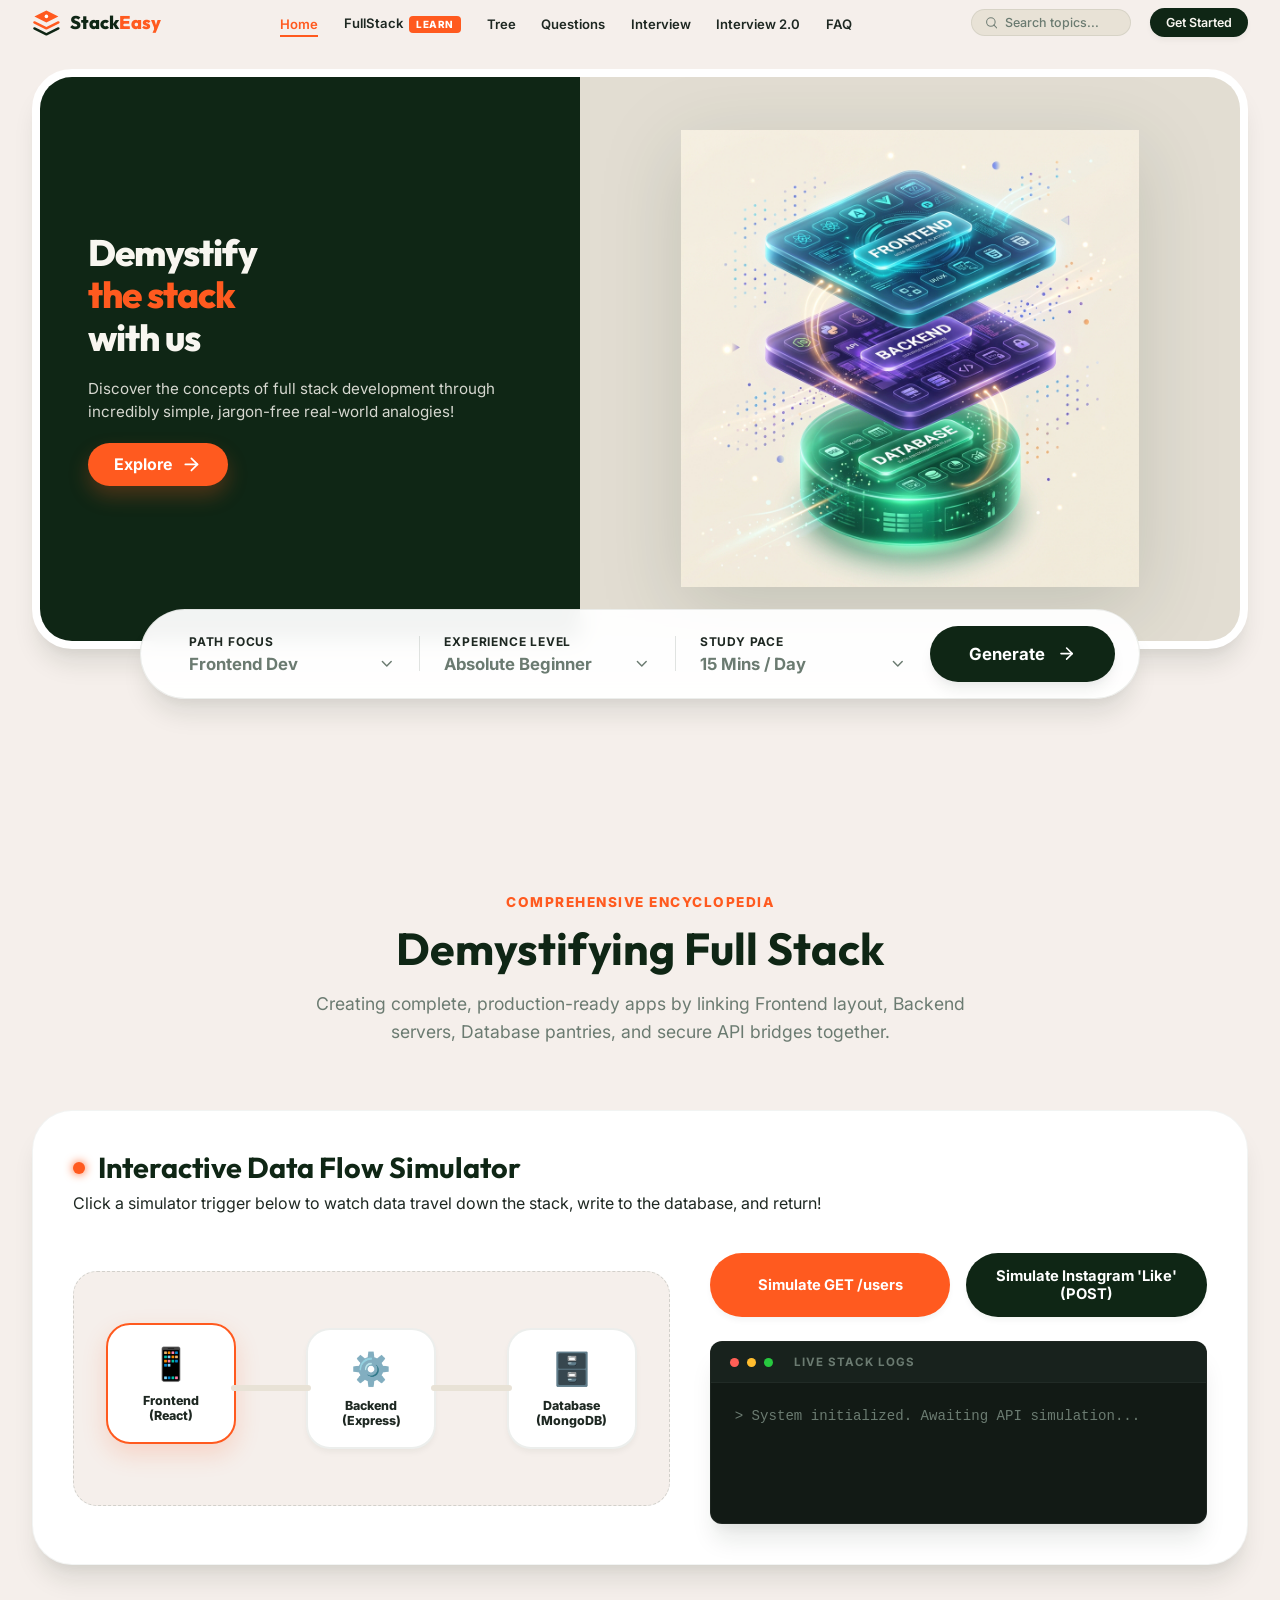
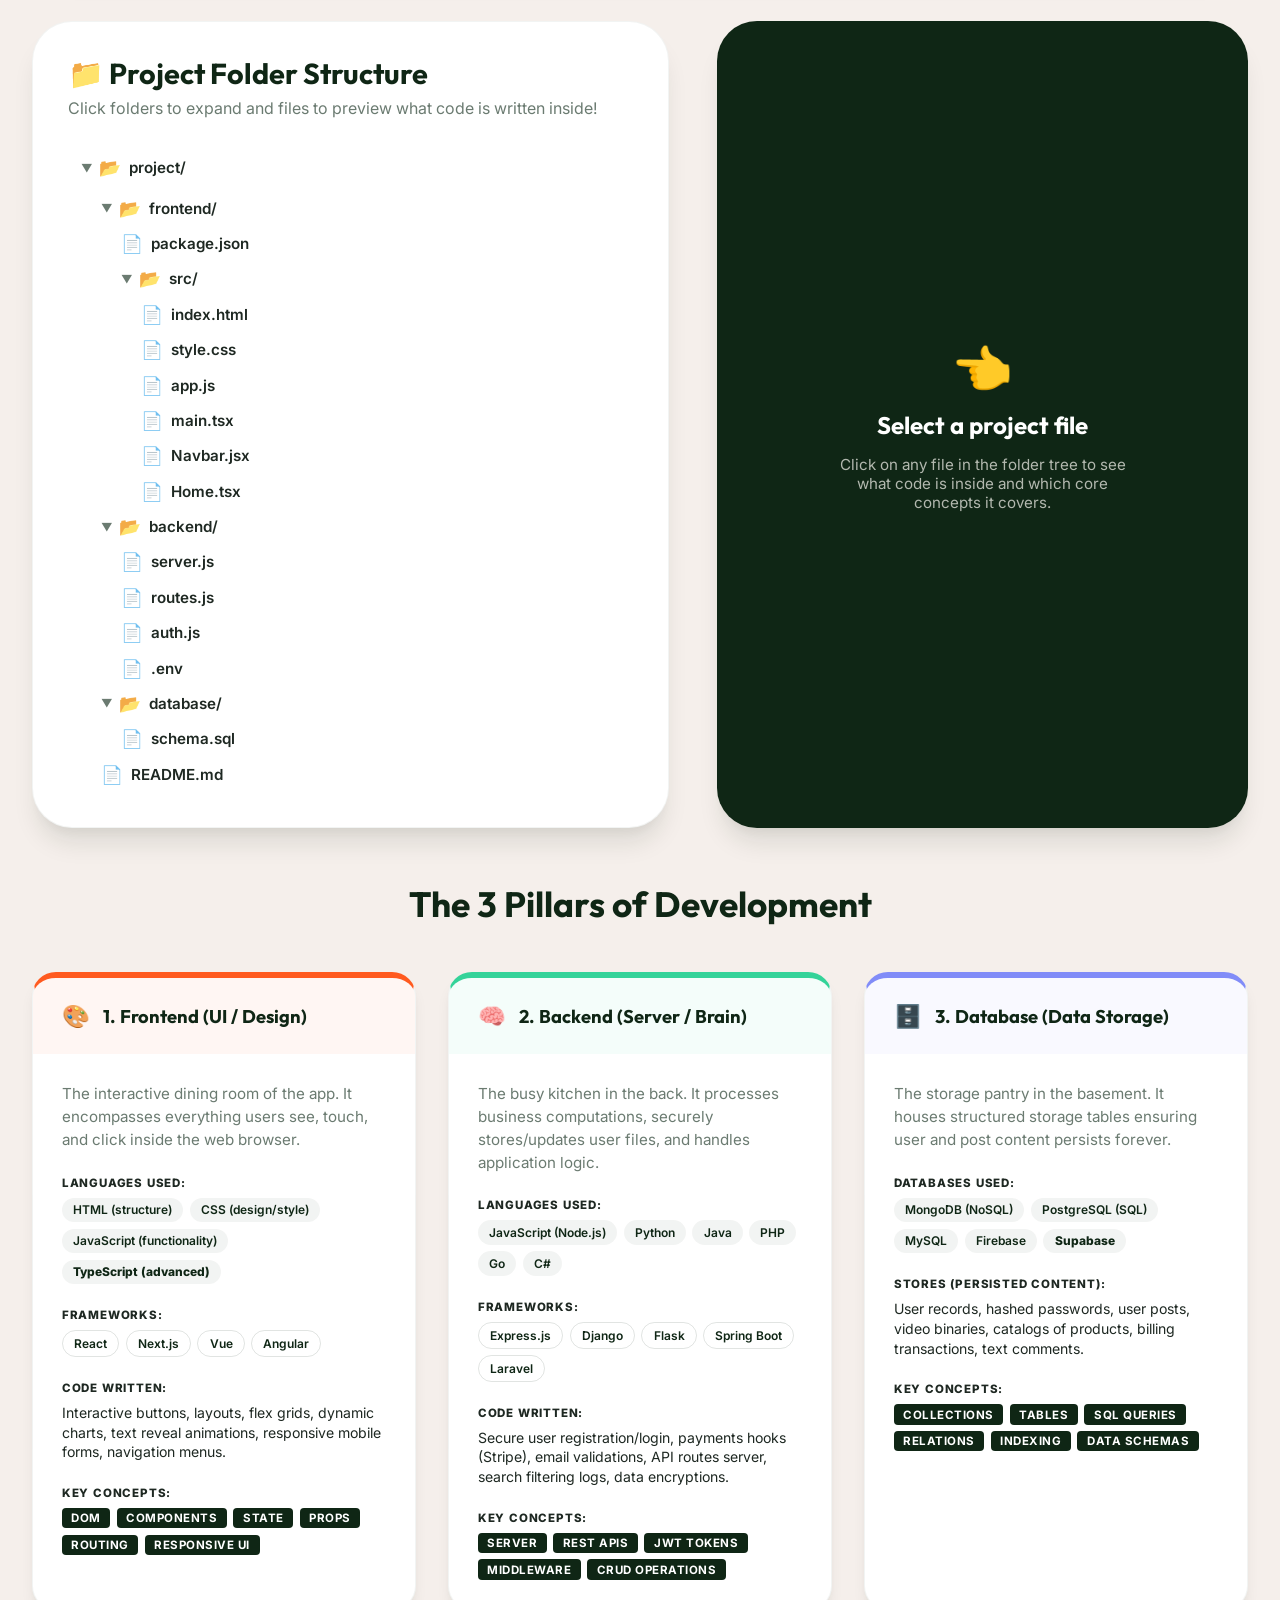
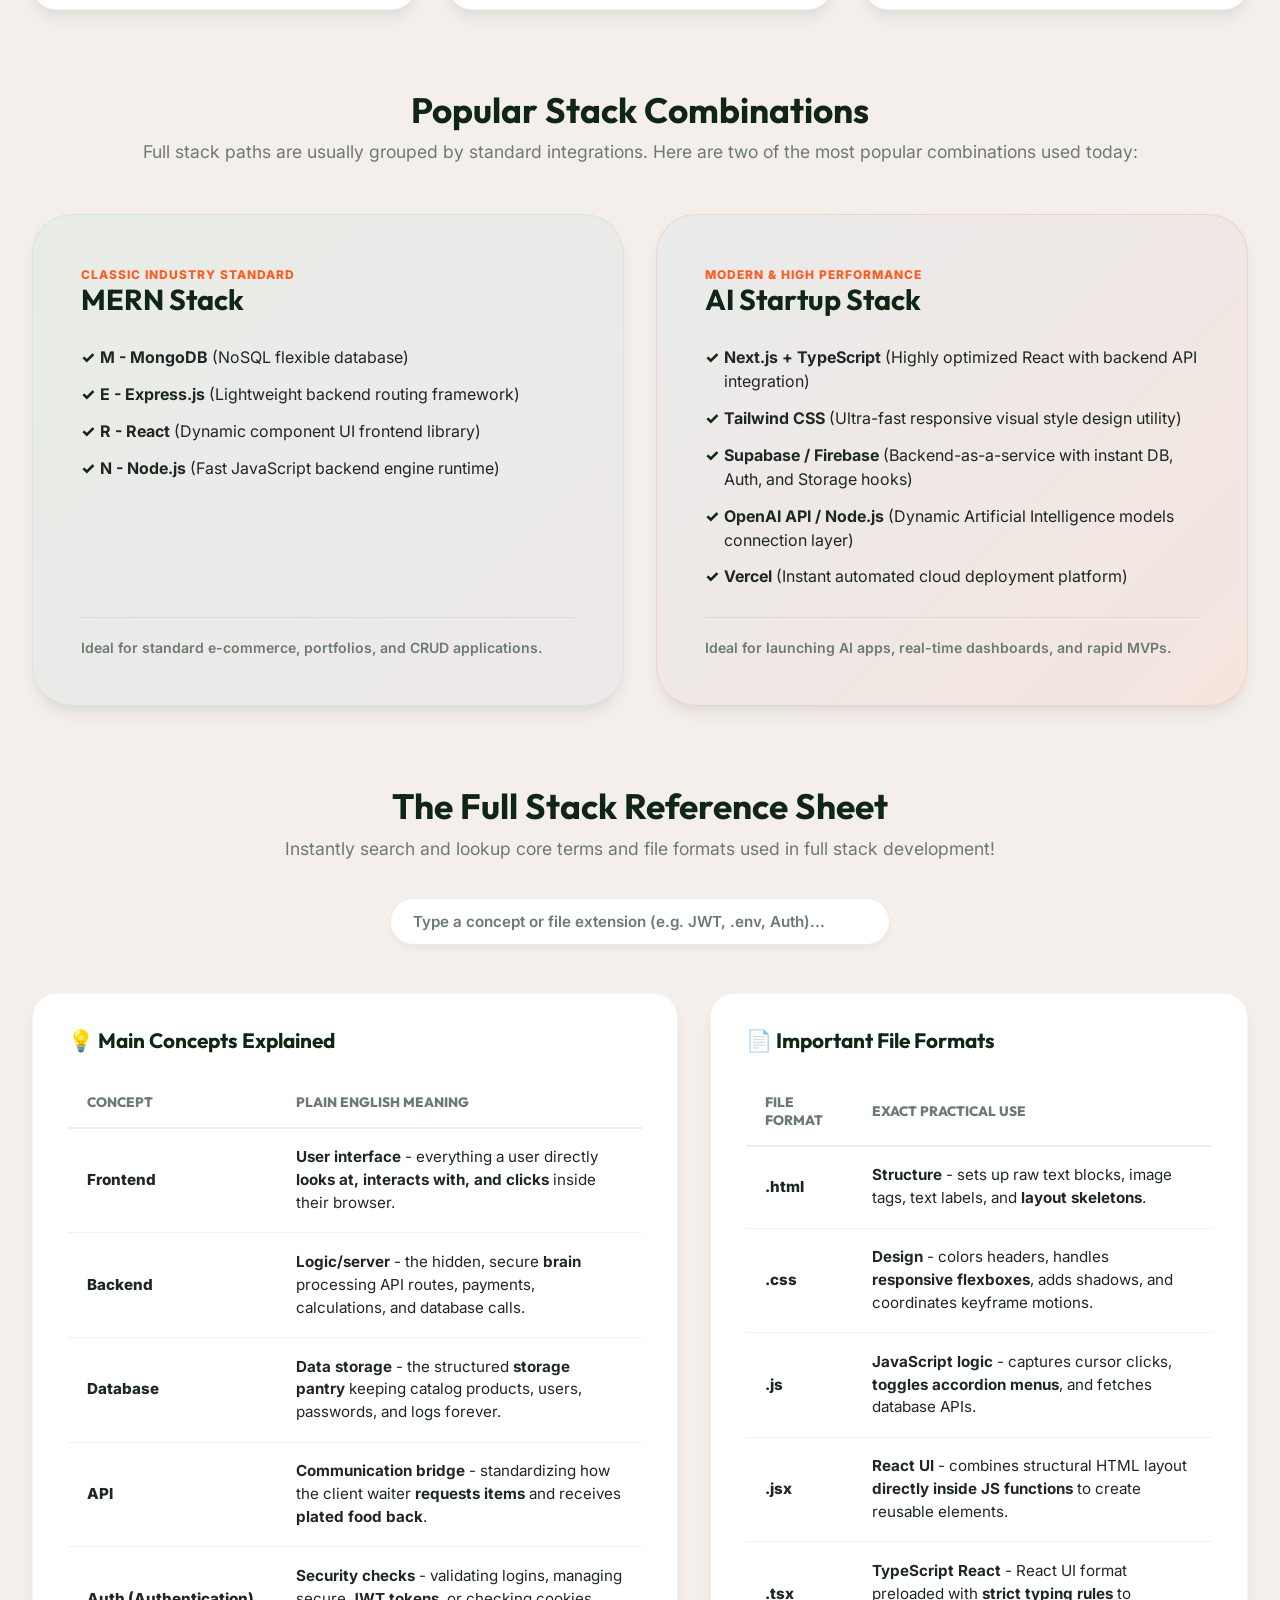
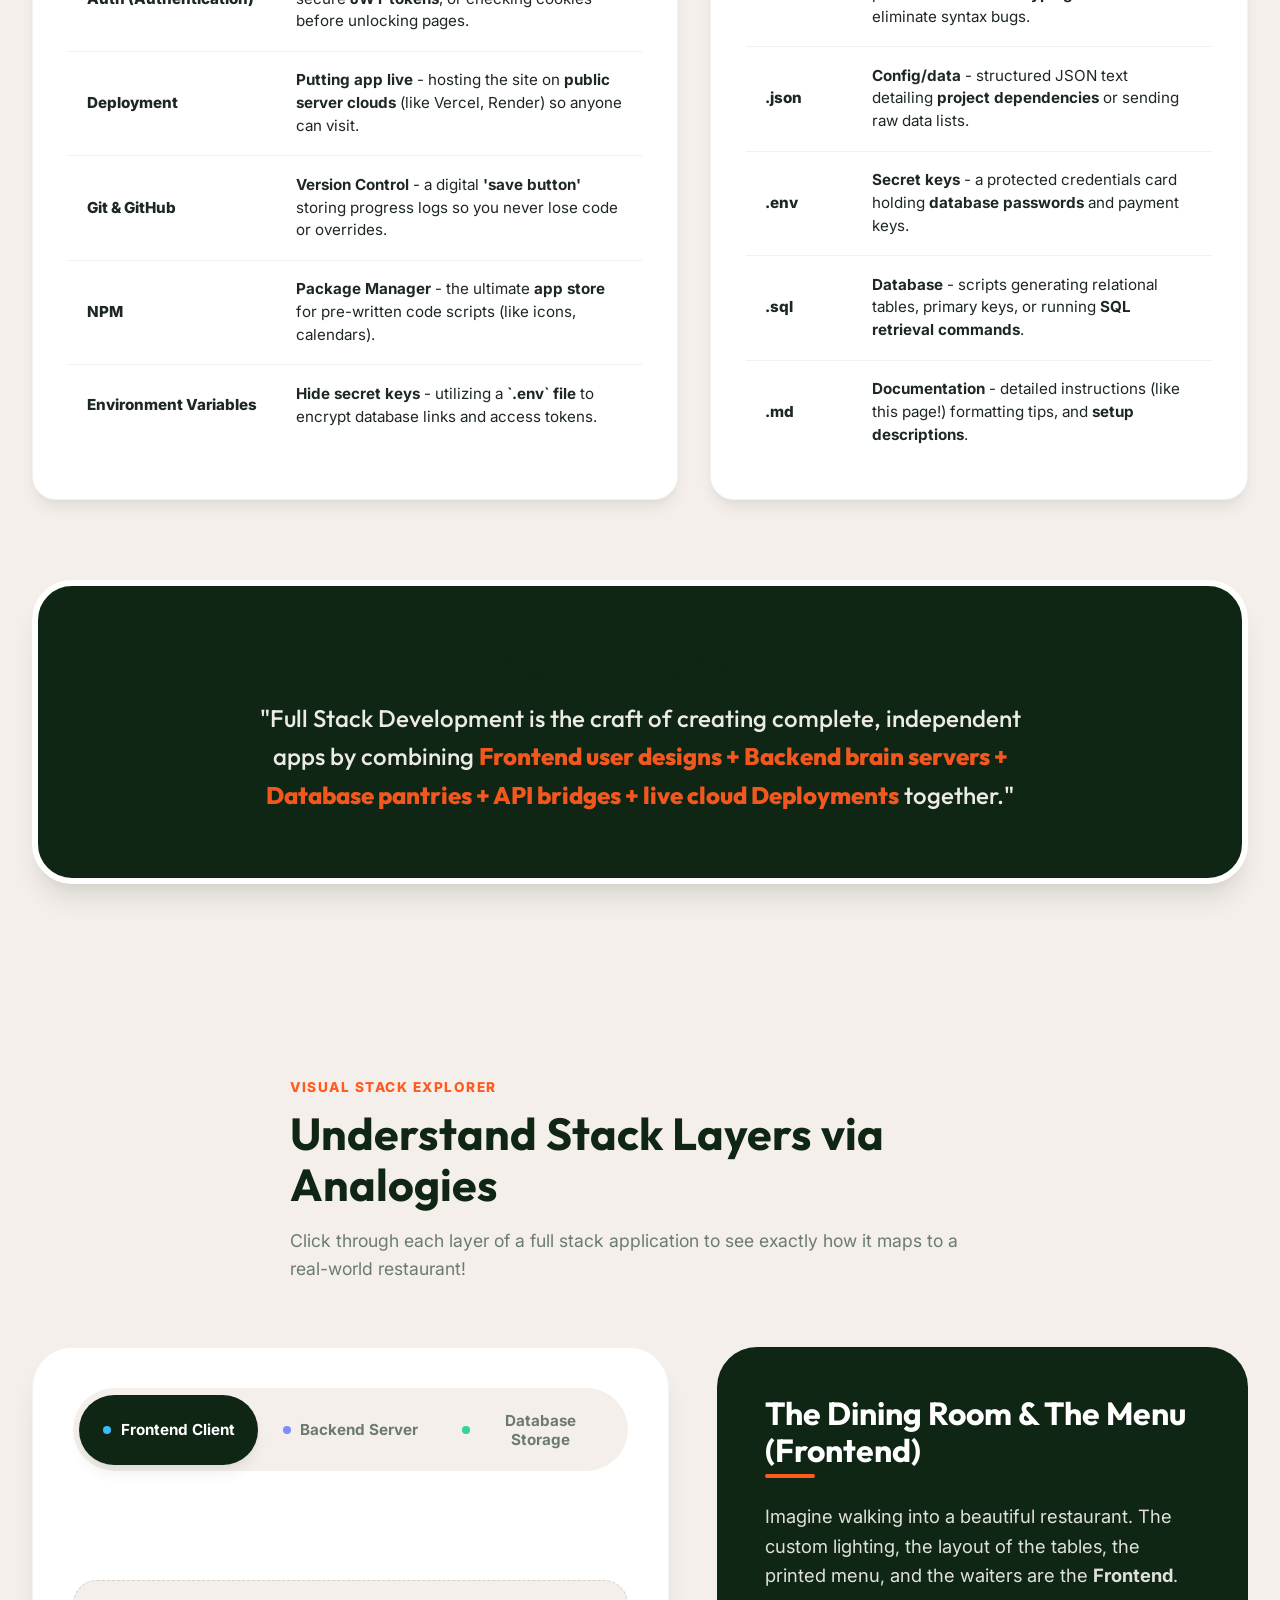
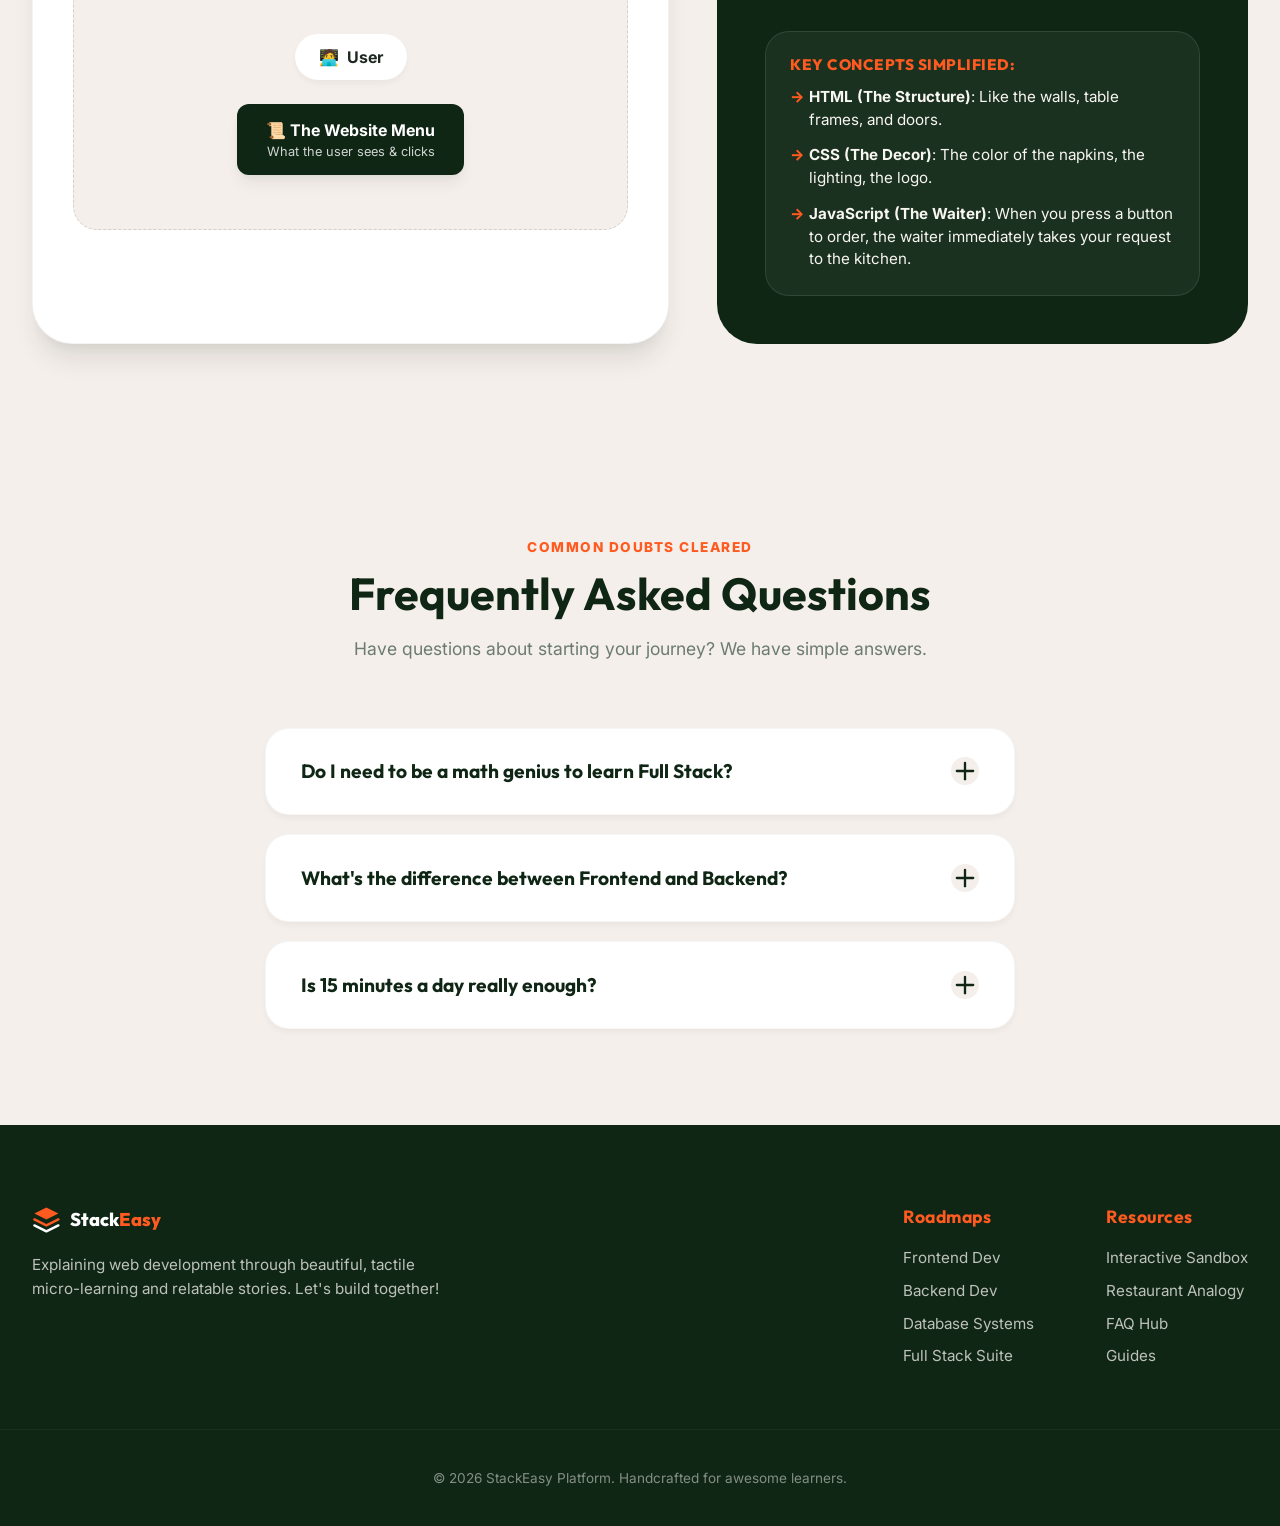
==== index.html @ 0148c81d "Initialize project and add full stack website files" ====
<!DOCTYPE html>
<html lang="en">
<head>
  <meta charset="UTF-8">
  <meta name="viewport" content="width=device-width, initial-scale=1.0">
  <title>StackEasy | Demystify Full Stack Development</title>
  <meta name="description" content="Learn frontend, backend, and database structures in an easy, visual way with real-world analogies and interactive roadmaps.">
  <!-- Google Fonts -->
  <link rel="preconnect" href="https://fonts.googleapis.com">
  <link rel="preconnect" href="https://fonts.gstatic.com" crossorigin>
  <link href="https://fonts.googleapis.com/css2?family=Inter:wght@300;400;500;600;700&family=Outfit:wght@400;500;600;700;800&display=swap" rel="stylesheet">
  <!-- Main Stylesheet -->
  <link rel="stylesheet" href="styles.css">
</head>
<body>

  <!-- Top Navbar -->
  <header class="navbar-header">
    <div class="navbar-container">
      <!-- Logo -->
      <a href="#" class="logo-group" id="logo-main">
        <svg class="logo-icon" viewBox="0 0 24 24" fill="none" xmlns="http://www.w3.org/2000/svg">
          <path d="M12 2L2 7L12 12L22 7L12 2Z" fill="#FF5A1F"/>
          <path d="M2 17L12 22L22 17" stroke="#0F2615" stroke-width="2" stroke-linecap="round" stroke-linejoin="round"/>
          <path d="M2 12L12 17L22 12" stroke="#FF5A1F" stroke-width="2" stroke-linecap="round" stroke-linejoin="round"/>
          <circle cx="12" cy="7" r="1.5" fill="#FFFFFF"/>
        </svg>
        <span class="logo-text">Stack<span>Easy</span></span>
      </a>

      <!-- Desktop Links -->
      <nav class="nav-links-container">
        <ul class="nav-links">
          <li><a href="#" class="nav-link active">Home</a></li>
          <li><a href="#fullstack" class="nav-link">FullStack <span class="nav-badge">Learn</span></a></li>
          <li><a href="tree.html" class="nav-link">Tree</a></li>
          <li><a href="questions.html" class="nav-link">Questions</a></li>
          <li><a href="interview.html" class="nav-link">Interview</a></li>
          <li><a href="interview2.html" class="nav-link">Interview 2.0</a></li>
          <li><a href="#faq" class="nav-link">FAQ</a></li>
        </ul>
      </nav>

      <!-- Search & CTA -->
      <div class="nav-actions">
        <div class="search-pill">
          <svg class="search-icon" viewBox="0 0 24 24" fill="none" xmlns="http://www.w3.org/2000/svg">
            <circle cx="11" cy="11" r="8" stroke="#717E75" stroke-width="2"/>
            <line x1="16.5" y1="16.5" x2="22" y2="22" stroke="#717E75" stroke-width="2" stroke-linecap="round"/>
          </svg>
          <input type="text" placeholder="Search topics..." aria-label="Search" id="nav-search-input">
        </div>
        <a href="#customizer" class="btn-nav-cta">Get Started</a>
        <button class="mobile-toggle" aria-label="Toggle Menu" id="mobile-menu-btn">
          <span></span>
          <span></span>
          <span></span>
        </button>
      </div>
    </div>
  </header>

  <!-- Mobile Drawer Menu -->
  <div class="mobile-drawer" id="mobile-drawer">
    <ul class="drawer-links">
      <li><a href="#" class="drawer-link active">Home</a></li>
      <li><a href="#fullstack" class="drawer-link">FullStack</a></li>
      <li><a href="tree.html" class="drawer-link">Tree</a></li>
      <li><a href="questions.html" class="drawer-link">Questions</a></li>
      <li><a href="interview.html" class="drawer-link">Interview</a></li>
      <li><a href="interview2.html" class="drawer-link">Interview 2.0</a></li>
      <li><a href="#faq" class="drawer-link">FAQ</a></li>
    </ul>
    <div class="drawer-search">
      <input type="text" placeholder="Search topics..." id="mobile-search-input">
    </div>
  </div>

  <main class="page-container">
    
    <!-- Hero Section Container -->
    <section class="hero-section">
      <div class="hero-card">
        <!-- Left Forest Panel -->
        <div class="hero-left-panel">
          <div class="hero-text-content">
            <h1 class="hero-title animate-text">
              Demystify <br>
              <span class="orange-highlight">the stack</span> <br>
              with us
            </h1>
            <p class="hero-subtext">
              Discover the concepts of full stack development through incredibly simple, jargon-free real-world analogies!
            </p>
            <a href="#customizer" class="btn-explore">
              Explore
              <svg class="btn-arrow" viewBox="0 0 24 24" fill="none" xmlns="http://www.w3.org/2000/svg">
                <path d="M5 12H19" stroke="white" stroke-width="2" stroke-linecap="round" stroke-linejoin="round"/>
                <path d="M12 5L19 12L12 19" stroke="white" stroke-width="2" stroke-linecap="round" stroke-linejoin="round"/>
              </svg>
            </a>
          </div>
        </div>

        <!-- Right 3D Visual Panel -->
        <div class="hero-right-panel">
          <div class="hero-image-wrapper">
            <img src="assets/hero_graphic.png" alt="Interactive 3D Stack Graphic" class="hero-main-img">
            <!-- Animated overlay layers simulating data requests -->
            <div class="glowing-node node-client" title="Frontend Client"></div>
            <div class="glowing-node node-server" title="Backend Server"></div>
            <div class="glowing-node node-db" title="Database Store"></div>
            <div class="flow-line line-client-server"></div>
            <div class="flow-line line-server-db"></div>
          </div>
        </div>
      </div>

      <!-- Floating Roadmap Customizer Widget -->
      <div class="customizer-widget-wrapper" id="customizer">
        <div class="customizer-widget">
          <!-- Dropdown 1: Path Focus -->
          <div class="widget-col" id="col-path">
            <div class="widget-col-inner">
              <span class="widget-label">Path Focus</span>
              <div class="widget-selection-trigger">
                <span class="selection-value" id="val-path">Frontend Dev</span>
                <svg class="chevron-icon" viewBox="0 0 24 24" fill="none" stroke="currentColor" stroke-width="2">
                  <path d="M6 9l6 6 6-6" stroke-linecap="round" stroke-linejoin="round"/>
                </svg>
              </div>
            </div>
            <!-- Custom Dropdown Menu -->
            <div class="custom-dropdown" id="dropdown-path">
              <div class="dropdown-option active" data-value="Frontend Dev">Frontend Dev</div>
              <div class="dropdown-option" data-value="Backend Dev">Backend Dev</div>
              <div class="dropdown-option" data-value="Database Structure">Database Structure</div>
              <div class="dropdown-option" data-value="Full Stack Path">Full Stack Path</div>
            </div>
          </div>

          <div class="divider"></div>

          <!-- Dropdown 2: Experience Level -->
          <div class="widget-col" id="col-level">
            <div class="widget-col-inner">
              <span class="widget-label">Experience Level</span>
              <div class="widget-selection-trigger">
                <span class="selection-value" id="val-level">Absolute Beginner</span>
                <svg class="chevron-icon" viewBox="0 0 24 24" fill="none" stroke="currentColor" stroke-width="2">
                  <path d="M6 9l6 6 6-6" stroke-linecap="round" stroke-linejoin="round"/>
                </svg>
              </div>
            </div>
            <!-- Custom Dropdown Menu -->
            <div class="custom-dropdown" id="dropdown-level">
              <div class="dropdown-option active" data-value="Absolute Beginner">Absolute Beginner</div>
              <div class="dropdown-option" data-value="Some Code Experience">Some Code Experience</div>
              <div class="dropdown-option" data-value="Junior Developer">Junior Developer</div>
            </div>
          </div>

          <div class="divider"></div>

          <!-- Dropdown 3: Study Pace -->
          <div class="widget-col" id="col-pace">
            <div class="widget-col-inner">
              <span class="widget-label">Study Pace</span>
              <div class="widget-selection-trigger">
                <span class="selection-value" id="val-pace">15 Mins / Day</span>
                <svg class="chevron-icon" viewBox="0 0 24 24" fill="none" stroke="currentColor" stroke-width="2">
                  <path d="M6 9l6 6 6-6" stroke-linecap="round" stroke-linejoin="round"/>
                </svg>
              </div>
            </div>
            <!-- Custom Dropdown Menu -->
            <div class="custom-dropdown" id="dropdown-pace">
              <div class="dropdown-option active" data-value="5 Mins / Day">5 Mins / Day (Casual)</div>
              <div class="dropdown-option" data-value="15 Mins / Day">15 Mins / Day (Ideal)</div>
              <div class="dropdown-option" data-value="Bootcamp Pace">Bootcamp Pace (Intense)</div>
            </div>
          </div>

          <!-- CTA Button -->
          <div class="widget-action">
            <button class="btn-widget-search" id="btn-generate-roadmap">
              <span>Generate</span>
              <svg class="search-arrow" viewBox="0 0 24 24" fill="none" stroke="white" stroke-width="2">
                <line x1="5" y1="12" x2="19" y2="12" stroke-linecap="round"/>
                <polyline points="12 5 19 12 12 19" stroke-linecap="round" stroke-linejoin="round"/>
              </svg>
            </button>
          </div>
        </div>
      </div>
    </section>

    <!-- Dynamic Roadmap Results Area -->
    <section class="roadmap-results-section" id="roadmap-results">
      <div class="section-header text-center">
        <span class="section-tagline">Your Custom Learning Path</span>
        <h2 class="section-title" id="generated-roadmap-title">Frontend Mastery Roadmap</h2>
        <p class="section-desc" id="generated-roadmap-desc">Based on your selections, we've structured a step-by-step path designed for an <strong>Absolute Beginner</strong> taking <strong>15 Mins / Day</strong>.</p>
        
        <!-- Progress Bar -->
        <div class="progress-container">
          <div class="progress-text">Your Roadmap Progress: <span id="progress-percent">0%</span></div>
          <div class="progress-bar-track">
            <div class="progress-bar-fill" id="roadmap-progress"></div>
          </div>
        </div>
      </div>

      <!-- Roadmap Cards Timeline -->
      <div class="roadmap-timeline" id="roadmap-cards-container">
        <!-- JavaScript will dynamically render cards here -->
      </div>
    </section>

    <!-- NEW SECTION: Dedicated FullStack Interactive Encyclopedia -->
    <section class="fullstack-section" id="fullstack">
      <div class="section-header text-center">
        <span class="section-tagline">Comprehensive Encyclopedia</span>
        <h2 class="section-title">Demystifying Full Stack</h2>
        <p class="section-desc">Creating complete, production-ready apps by linking Frontend layout, Backend servers, Database pantries, and secure API bridges together.</p>
      </div>

      <!-- 1. Interactive Connection Sandbox -->
      <div class="fs-card sandbox-card">
        <div class="sandbox-header">
          <div class="sandbox-title-group">
            <span class="pulse-indicator"></span>
            <h3>Interactive Data Flow Simulator</h3>
          </div>
          <p>Click a simulator trigger below to watch data travel down the stack, write to the database, and return!</p>
        </div>

        <div class="sandbox-grid">
          <!-- Flow Pipeline Graphic -->
          <div class="sandbox-visual-panel">
            <div class="flow-pipeline-container">
              <!-- Node 1: User/Frontend -->
              <div class="pipeline-node node-fe active" id="sim-node-fe">
                <span class="node-icon">📱</span>
                <span class="node-name">Frontend (React)</span>
              </div>
              
              <div class="pipeline-bridge" id="sim-bridge-fe-be">
                <div class="pulse-particle" id="pulse-p1"></div>
              </div>

              <!-- Node 2: Backend Server -->
              <div class="pipeline-node node-be" id="sim-node-be">
                <span class="node-icon">⚙️</span>
                <span class="node-name">Backend (Express)</span>
              </div>

              <div class="pipeline-bridge" id="sim-bridge-be-db">
                <div class="pulse-particle" id="pulse-p2"></div>
              </div>

              <!-- Node 3: Database Storage -->
              <div class="pipeline-node node-db" id="sim-node-db">
                <span class="node-icon">🗄️</span>
                <span class="node-name">Database (MongoDB)</span>
              </div>
            </div>
          </div>

          <!-- Controls and Terminal Log -->
          <div class="sandbox-console-panel">
            <div class="sandbox-buttons">
              <button class="btn-sim" id="btn-sim-get">
                <span>Simulate GET /users</span>
              </button>
              <button class="btn-sim btn-sim-alt" id="btn-sim-post">
                <span>Simulate Instagram 'Like' (POST)</span>
              </button>
            </div>
            
            <div class="console-box">
              <div class="console-header">
                <span class="dot red"></span>
                <span class="dot yellow"></span>
                <span class="dot green"></span>
                <span class="console-title">Live Stack Logs</span>
              </div>
              <div class="console-body" id="sim-console-logs">
                <div class="log-line text-muted">&gt; System initialized. Awaiting API simulation...</div>
              </div>
            </div>
          </div>
        </div>
      </div>

      <!-- 2. Clickable Folder Structure Explorer -->
      <div class="explorer-grid tree-grid">
        <!-- Directory tree column -->
        <div class="fs-card tree-card">
          <h3 class="card-inner-title">📁 Project Folder Structure</h3>
          <p class="card-inner-desc">Click folders to expand and files to preview what code is written inside!</p>
          
          <div class="folder-tree-root">
            <div class="tree-item folder expanded" data-path="project">
              <span class="tree-toggle">▼</span>
              <span class="tree-icon">📂</span>
              <span class="tree-name">project/</span>
            </div>

            <div class="tree-subtree" id="tree-project">
              <!-- Frontend Subfolder -->
              <div class="tree-item folder expanded" data-path="frontend" style="margin-left: 20px;">
                <span class="tree-toggle">▼</span>
                <span class="tree-icon">📂</span>
                <span class="tree-name">frontend/</span>
              </div>
              <div class="tree-subtree" id="tree-frontend" style="margin-left: 20px;">
                <div class="tree-item file" data-file="package-json" style="margin-left: 20px;">
                  <span class="tree-icon">📄</span>
                  <span class="tree-name">package.json</span>
                </div>
                <div class="tree-item folder expanded" data-path="src" style="margin-left: 20px;">
                  <span class="tree-toggle">▼</span>
                  <span class="tree-icon">📂</span>
                  <span class="tree-name">src/</span>
                </div>
                <div class="tree-subtree" id="tree-src" style="margin-left: 20px;">
                  <div class="tree-item file" data-file="index-html" style="margin-left: 20px;">
                    <span class="tree-icon">📄</span>
                    <span class="tree-name">index.html</span>
                  </div>
                  <div class="tree-item file" data-file="style-css" style="margin-left: 20px;">
                    <span class="tree-icon">📄</span>
                    <span class="tree-name">style.css</span>
                  </div>
                  <div class="tree-item file" data-file="app-js" style="margin-left: 20px;">
                    <span class="tree-icon">📄</span>
                    <span class="tree-name">app.js</span>
                  </div>
                  <div class="tree-item file" data-file="main-tsx" style="margin-left: 20px;">
                    <span class="tree-icon">📄</span>
                    <span class="tree-name">main.tsx</span>
                  </div>
                  <div class="tree-item file" data-file="navbar-jsx" style="margin-left: 20px;">
                    <span class="tree-icon">📄</span>
                    <span class="tree-name">Navbar.jsx</span>
                  </div>
                  <div class="tree-item file" data-file="home-tsx" style="margin-left: 20px;">
                    <span class="tree-icon">📄</span>
                    <span class="tree-name">Home.tsx</span>
                  </div>
                </div>
              </div>

              <!-- Backend Subfolder -->
              <div class="tree-item folder expanded" data-path="backend" style="margin-left: 20px;">
                <span class="tree-toggle">▼</span>
                <span class="tree-icon">📂</span>
                <span class="tree-name">backend/</span>
              </div>
              <div class="tree-subtree" id="tree-backend" style="margin-left: 20px;">
                <div class="tree-item file" data-file="server-js" style="margin-left: 20px;">
                  <span class="tree-icon">📄</span>
                  <span class="tree-name">server.js</span>
                </div>
                <div class="tree-item file" data-file="routes-js" style="margin-left: 20px;">
                  <span class="tree-icon">📄</span>
                  <span class="tree-name">routes.js</span>
                </div>
                <div class="tree-item file" data-file="auth-js" style="margin-left: 20px;">
                  <span class="tree-icon">📄</span>
                  <span class="tree-name">auth.js</span>
                </div>
                <div class="tree-item file" data-file="env-file" style="margin-left: 20px;">
                  <span class="tree-icon">📄</span>
                  <span class="tree-name">.env</span>
                </div>
              </div>

              <!-- Database Subfolder -->
              <div class="tree-item folder expanded" data-path="database" style="margin-left: 20px;">
                <span class="tree-toggle">▼</span>
                <span class="tree-icon">📂</span>
                <span class="tree-name">database/</span>
              </div>
              <div class="tree-subtree" id="tree-database" style="margin-left: 20px;">
                <div class="tree-item file" data-file="schema-sql" style="margin-left: 20px;">
                  <span class="tree-icon">📄</span>
                  <span class="tree-name">schema.sql</span>
                </div>
              </div>

              <div class="tree-item file" data-file="readme-md" style="margin-left: 20px;">
                <span class="tree-icon">📄</span>
                <span class="tree-name">README.md</span>
              </div>
            </div>
          </div>
        </div>

        <!-- File details display column -->
        <div class="fs-card details-display-card" id="file-details-container">
          <div class="details-empty-state">
            <span class="empty-icon">👈</span>
            <h4>Select a project file</h4>
            <p>Click on any file in the folder tree to see what code is inside and which core concepts it covers.</p>
          </div>
        </div>
      </div>

      <!-- 3. Visual Grid of the 3 Core Layers -->
      <div class="fs-layers-showcase">
        <div class="fs-header text-center">
          <h3 class="fs-subtitle">The 3 Pillars of Development</h3>
        </div>
        
        <div class="layers-grid">
          <!-- Card 1: Frontend -->
          <div class="layer-showcase-card border-orange">
            <div class="card-layer-header bg-orange">
              <span class="layer-emoji">🎨</span>
              <h4>1. Frontend (UI / Design)</h4>
            </div>
            <div class="card-layer-body">
              <p class="layer-summary">The interactive dining room of the app. It encompasses everything users see, touch, and click inside the web browser.</p>
              
              <div class="layer-info-section">
                <span class="info-sec-label">Languages Used:</span>
                <div class="layer-tags">
                  <span class="tag">HTML (structure)</span>
                  <span class="tag">CSS (design/style)</span>
                  <span class="tag">JavaScript (functionality)</span>
                  <span class="tag font-bold">TypeScript (advanced)</span>
                </div>
              </div>

              <div class="layer-info-section">
                <span class="info-sec-label">Frameworks:</span>
                <div class="layer-tags">
                  <span class="tag bg-trans">React</span>
                  <span class="tag bg-trans">Next.js</span>
                  <span class="tag bg-trans">Vue</span>
                  <span class="tag bg-trans">Angular</span>
                </div>
              </div>

              <div class="layer-info-section">
                <span class="info-sec-label">Code Written:</span>
                <p class="sec-text-list">Interactive buttons, layouts, flex grids, dynamic charts, text reveal animations, responsive mobile forms, navigation menus.</p>
              </div>

              <div class="layer-info-section">
                <span class="info-sec-label">Key Concepts:</span>
                <div class="layer-tags small-tags">
                  <span class="tag-concept">DOM</span>
                  <span class="tag-concept">Components</span>
                  <span class="tag-concept">State</span>
                  <span class="tag-concept">Props</span>
                  <span class="tag-concept">Routing</span>
                  <span class="tag-concept">Responsive UI</span>
                </div>
              </div>
            </div>
          </div>

          <!-- Card 2: Backend -->
          <div class="layer-showcase-card border-green">
            <div class="card-layer-header bg-green">
              <span class="layer-emoji">🧠</span>
              <h4>2. Backend (Server / Brain)</h4>
            </div>
            <div class="card-layer-body">
              <p class="layer-summary">The busy kitchen in the back. It processes business computations, securely stores/updates user files, and handles application logic.</p>
              
              <div class="layer-info-section">
                <span class="info-sec-label">Languages Used:</span>
                <div class="layer-tags">
                  <span class="tag">JavaScript (Node.js)</span>
                  <span class="tag">Python</span>
                  <span class="tag">Java</span>
                  <span class="tag">PHP</span>
                  <span class="tag">Go</span>
                  <span class="tag">C#</span>
                </div>
              </div>

              <div class="layer-info-section">
                <span class="info-sec-label">Frameworks:</span>
                <div class="layer-tags">
                  <span class="tag bg-trans">Express.js</span>
                  <span class="tag bg-trans">Django</span>
                  <span class="tag bg-trans">Flask</span>
                  <span class="tag bg-trans">Spring Boot</span>
                  <span class="tag bg-trans">Laravel</span>
                </div>
              </div>

              <div class="layer-info-section">
                <span class="info-sec-label">Code Written:</span>
                <p class="sec-text-list">Secure user registration/login, payments hooks (Stripe), email validations, API routes server, search filtering logs, data encryptions.</p>
              </div>

              <div class="layer-info-section">
                <span class="info-sec-label">Key Concepts:</span>
                <div class="layer-tags small-tags">
                  <span class="tag-concept">Server</span>
                  <span class="tag-concept">REST APIs</span>
                  <span class="tag-concept">JWT tokens</span>
                  <span class="tag-concept">Middleware</span>
                  <span class="tag-concept">CRUD Operations</span>
                </div>
              </div>
            </div>
          </div>

          <!-- Card 3: Database -->
          <div class="layer-showcase-card border-blue">
            <div class="card-layer-header bg-blue">
              <span class="layer-emoji">🗄️</span>
              <h4>3. Database (Data Storage)</h4>
            </div>
            <div class="card-layer-body">
              <p class="layer-summary">The storage pantry in the basement. It houses structured storage tables ensuring user and post content persists forever.</p>
              
              <div class="layer-info-section">
                <span class="info-sec-label">Databases Used:</span>
                <div class="layer-tags">
                  <span class="tag">MongoDB (NoSQL)</span>
                  <span class="tag">PostgreSQL (SQL)</span>
                  <span class="tag">MySQL</span>
                  <span class="tag">Firebase</span>
                  <span class="tag font-bold">Supabase</span>
                </div>
              </div>

              <div class="layer-info-section">
                <span class="info-sec-label">Stores (Persisted Content):</span>
                <p class="sec-text-list">User records, hashed passwords, user posts, video binaries, catalogs of products, billing transactions, text comments.</p>
              </div>

              <div class="layer-info-section">
                <span class="info-sec-label">Key Concepts:</span>
                <div class="layer-tags small-tags">
                  <span class="tag-concept">Collections</span>
                  <span class="tag-concept">Tables</span>
                  <span class="tag-concept">SQL Queries</span>
                  <span class="tag-concept">Relations</span>
                  <span class="tag-concept">Indexing</span>
                  <span class="tag-concept">Data Schemas</span>
                </div>
              </div>
            </div>
          </div>
        </div>
      </div>

      <!-- 4. Interactive Stack Combinations Showcase -->
      <div class="fs-combinations-section">
        <div class="fs-header text-center">
          <h3 class="fs-subtitle">Popular Stack Combinations</h3>
          <p class="section-desc">Full stack paths are usually grouped by standard integrations. Here are two of the most popular combinations used today:</p>
        </div>

        <div class="combos-grid">
          <!-- MERN Stack Card -->
          <div class="combo-card gradient-mern">
            <div class="combo-header">
              <span class="combo-tag">Classic Industry Standard</span>
              <h4>MERN Stack</h4>
            </div>
            <ul class="combo-list">
              <li><strong>M - MongoDB</strong> (NoSQL flexible database)</li>
              <li><strong>E - Express.js</strong> (Lightweight backend routing framework)</li>
              <li><strong>R - React</strong> (Dynamic component UI frontend library)</li>
              <li><strong>N - Node.js</strong> (Fast JavaScript backend engine runtime)</li>
            </ul>
            <div class="combo-footer">
              <span class="combo-note">Ideal for standard e-commerce, portfolios, and CRUD applications.</span>
            </div>
          </div>

          <!-- Modern AI Startup Stack Card -->
          <div class="combo-card gradient-ai">
            <div class="combo-header">
              <span class="combo-tag">Modern & High Performance</span>
              <h4>AI Startup Stack</h4>
            </div>
            <ul class="combo-list">
              <li><strong>Next.js + TypeScript</strong> (Highly optimized React with backend API integration)</li>
              <li><strong>Tailwind CSS</strong> (Ultra-fast responsive visual style design utility)</li>
              <li><strong>Supabase / Firebase</strong> (Backend-as-a-service with instant DB, Auth, and Storage hooks)</li>
              <li><strong>OpenAI API / Node.js</strong> (Dynamic Artificial Intelligence models connection layer)</li>
              <li><strong>Vercel</strong> (Instant automated cloud deployment platform)</li>
            </ul>
            <div class="combo-footer">
              <span class="combo-note">Ideal for launching AI apps, real-time dashboards, and rapid MVPs.</span>
            </div>
          </div>
        </div>
      </div>

      <!-- 5. Interactive Glossaries (Main Concepts & Important Files) -->
      <div class="fs-glossary-section">
        <div class="fs-header text-center">
          <h3 class="fs-subtitle">The Full Stack Reference Sheet</h3>
          <p class="section-desc">Instantly search and lookup core terms and file formats used in full stack development!</p>
          
          <!-- Search Box -->
          <div class="glossary-search-container">
            <input type="text" placeholder="Type a concept or file extension (e.g. JWT, .env, Auth)..." id="glossary-search-input">
          </div>
        </div>

        <div class="glossary-grid">
          <!-- Concept Glossary Table -->
          <div class="glossary-card">
            <h4>💡 Main Concepts Explained</h4>
            <div class="table-scroll-wrapper">
              <table class="glossary-table" id="table-concepts">
                <thead>
                  <tr>
                    <th>Concept</th>
                    <th>Plain English Meaning</th>
                  </tr>
                </thead>
                <tbody>
                  <tr class="searchable-row">
                    <td class="term-title">Frontend</td>
                    <td><strong>User interface</strong> - everything a user directly <strong>looks at, interacts with, and clicks</strong> inside their browser.</td>
                  </tr>
                  <tr class="searchable-row">
                    <td class="term-title">Backend</td>
                    <td><strong>Logic/server</strong> - the hidden, secure <strong>brain</strong> processing API routes, payments, calculations, and database calls.</td>
                  </tr>
                  <tr class="searchable-row">
                    <td class="term-title">Database</td>
                    <td><strong>Data storage</strong> - the structured <strong>storage pantry</strong> keeping catalog products, users, passwords, and logs forever.</td>
                  </tr>
                  <tr class="searchable-row">
                    <td class="term-title">API</td>
                    <td><strong>Communication bridge</strong> - standardizing how the client waiter <strong>requests items</strong> and receives <strong>plated food back</strong>.</td>
                  </tr>
                  <tr class="searchable-row">
                    <td class="term-title">Auth (Authentication)</td>
                    <td><strong>Security checks</strong> - validating logins, managing secure <strong>JWT tokens</strong>, or checking cookies before unlocking pages.</td>
                  </tr>
                  <tr class="searchable-row">
                    <td class="term-title">Deployment</td>
                    <td><strong>Putting app live</strong> - hosting the site on <strong>public server clouds</strong> (like Vercel, Render) so anyone can visit.</td>
                  </tr>
                  <tr class="searchable-row">
                    <td class="term-title">Git & GitHub</td>
                    <td><strong>Version Control</strong> - a digital <strong>'save button'</strong> storing progress logs so you never lose code or overrides.</td>
                  </tr>
                  <tr class="searchable-row">
                    <td class="term-title">NPM</td>
                    <td><strong>Package Manager</strong> - the ultimate <strong>app store</strong> for pre-written code scripts (like icons, calendars).</td>
                  </tr>
                  <tr class="searchable-row">
                    <td class="term-title">Environment Variables</td>
                    <td><strong>Hide secret keys</strong> - utilizing a <strong>`.env` file</strong> to encrypt database links and access tokens.</td>
                  </tr>
                </tbody>
              </table>
            </div>
          </div>

          <!-- File Glossary Table -->
          <div class="glossary-card">
            <h4>📄 Important File Formats</h4>
            <div class="table-scroll-wrapper">
              <table class="glossary-table" id="table-files">
                <thead>
                  <tr>
                    <th>File Format</th>
                    <th>Exact Practical Use</th>
                  </tr>
                </thead>
                <tbody>
                  <tr class="searchable-row">
                    <td class="term-title">.html</td>
                    <td><strong>Structure</strong> - sets up raw text blocks, image tags, text labels, and <strong>layout skeletons</strong>.</td>
                  </tr>
                  <tr class="searchable-row">
                    <td class="term-title">.css</td>
                    <td><strong>Design</strong> - colors headers, handles <strong>responsive flexboxes</strong>, adds shadows, and coordinates keyframe motions.</td>
                  </tr>
                  <tr class="searchable-row">
                    <td class="term-title">.js</td>
                    <td><strong>JavaScript logic</strong> - captures cursor clicks, <strong>toggles accordion menus</strong>, and fetches database APIs.</td>
                  </tr>
                  <tr class="searchable-row">
                    <td class="term-title">.jsx</td>
                    <td><strong>React UI</strong> - combines structural HTML layout <strong>directly inside JS functions</strong> to create reusable elements.</td>
                  </tr>
                  <tr class="searchable-row">
                    <td class="term-title">.tsx</td>
                    <td><strong>TypeScript React</strong> - React UI format preloaded with <strong>strict typing rules</strong> to eliminate syntax bugs.</td>
                  </tr>
                  <tr class="searchable-row">
                    <td class="term-title">.json</td>
                    <td><strong>Config/data</strong> - structured JSON text detailing <strong>project dependencies</strong> or sending raw data lists.</td>
                  </tr>
                  <tr class="searchable-row">
                    <td class="term-title">.env</td>
                    <td><strong>Secret keys</strong> - a protected credentials card holding <strong>database passwords</strong> and payment keys.</td>
                  </tr>
                  <tr class="searchable-row">
                    <td class="term-title">.sql</td>
                    <td><strong>Database</strong> - scripts generating relational tables, primary keys, or running <strong>SQL retrieval commands</strong>.</td>
                  </tr>
                  <tr class="searchable-row">
                    <td class="term-title">.md</td>
                    <td><strong>Documentation</strong> - detailed instructions (like this page!) formatting tips, and <strong>setup descriptions</strong>.</td>
                  </tr>
                </tbody>
              </table>
            </div>
          </div>
        </div>
      </div>

      <!-- Final Simple Definition Banner -->
      <div class="fs-banner-card text-center">
        <h3 class="fs-subtitle">The Final Definition</h3>
        <p class="banner-definition">
          "Full Stack Development is the craft of creating complete, independent apps by combining <strong>Frontend user designs + Backend brain servers + Database pantries + API bridges + live cloud Deployments</strong> together."
        </p>
      </div>
    </section>

    <!-- Interactive Stack Explorer Section -->
    <section class="explorer-section" id="explorer">
      <div class="section-header">
        <span class="section-tagline">Visual Stack Explorer</span>
        <h2 class="section-title">Understand Stack Layers via Analogies</h2>
        <p class="section-desc">Click through each layer of a full stack application to see exactly how it maps to a real-world restaurant!</p>
      </div>

      <div class="explorer-grid">
        <!-- Interactive Diagram Layout -->
        <div class="explorer-diagram-card">
          <div class="stack-visual-tabs">
            <button class="tab-btn active" data-tab="frontend">
              <span class="tab-dot dot-fe"></span>
              Frontend Client
            </button>
            <button class="tab-btn" data-tab="backend">
              <span class="tab-dot dot-be"></span>
              Backend Server
            </button>
            <button class="tab-btn" data-tab="database">
              <span class="tab-dot dot-db"></span>
              Database Storage
            </button>
          </div>

          <div class="tab-visual-content">
            <!-- Frontend Tab Visual -->
            <div class="tab-panel active" id="panel-frontend">
              <div class="visual-restaurant-box dining-room">
                <div class="dining-table">
                  <div class="client-avatar">
                    <span class="face">🧑‍💻</span>
                    <span class="label">User</span>
                  </div>
                  <div class="menu-card">
                    <span class="title">📜 The Website Menu</span>
                    <span class="desc">What the user sees & clicks</span>
                  </div>
                </div>
              </div>
            </div>

            <!-- Backend Tab Visual -->
            <div class="tab-panel" id="panel-backend">
              <div class="visual-restaurant-box kitchen">
                <div class="chef-station">
                  <span class="chef">🧑‍🍳</span>
                  <div class="order-ticket">
                    <span class="label">GET /menu-data</span>
                    <span class="status">Cooking API Response...</span>
                  </div>
                </div>
              </div>
            </div>

            <!-- Database Tab Visual -->
            <div class="tab-panel" id="panel-database">
              <div class="visual-restaurant-box pantry">
                <div class="pantry-shelves">
                  <span class="warehouse">🥫</span>
                  <div class="data-cabinets">
                    <span class="label">Storage Shelves</span>
                    <span class="desc">Users table & Recipes database</span>
                  </div>
                </div>
              </div>
            </div>
          </div>
        </div>

        <!-- Analogy Description Card -->
        <div class="explorer-info-card">
          <div class="info-content-wrapper" id="explorer-info-text">
            <!-- Dynamic descriptive text generated in JS -->
            <h3 class="info-title">The Dining Room & The Menu (Frontend)</h3>
            <p class="info-analogy">
              Imagine walking into a beautiful restaurant. The custom lighting, the layout of the tables, the printed menu, and the waiters are the <strong>Frontend</strong>.
            </p>
            <div class="info-details-box">
              <h4 class="details-subtitle">Key Concepts Simplified:</h4>
              <ul class="details-list">
                <li><strong>HTML (The Structure)</strong>: Like the walls, table frames, and doors.</li>
                <li><strong>CSS (The Decor)</strong>: The color of the napkins, the lighting, the logo.</li>
                <li><strong>JavaScript (The Waiter)</strong>: When you press a button to order, the waiter immediately takes your request to the kitchen.</li>
              </ul>
            </div>
          </div>
        </div>
      </div>
    </section>

    <!-- FAQ Accordion Section -->
    <section class="faq-section" id="faq">
      <div class="section-header text-center">
        <span class="section-tagline">Common Doubts Cleared</span>
        <h2 class="section-title">Frequently Asked Questions</h2>
        <p class="section-desc">Have questions about starting your journey? We have simple answers.</p>
      </div>

      <div class="faq-container">
        <!-- FAQ Item 1 -->
        <div class="faq-item">
          <button class="faq-question">
            <span>Do I need to be a math genius to learn Full Stack?</span>
            <span class="faq-icon">
              <svg class="plus-icon" viewBox="0 0 24 24" fill="none" stroke="currentColor" stroke-width="2">
                <line x1="12" y1="5" x2="12" y2="19" stroke-linecap="round"/>
                <line x1="5" y1="12" x2="19" y2="12" stroke-linecap="round"/>
              </svg>
            </span>
          </button>
          <div class="faq-answer">
            <div class="faq-answer-inner">
              <p>Absolutely not! Coding is much more like learning a new language or organizing a recipes book. If you can write a recipe, follow a map, or describe a system to a friend, you have all the logic required to become a full stack developer.</p>
            </div>
          </div>
        </div>

        <!-- FAQ Item 2 -->
        <div class="faq-item">
          <button class="faq-question">
            <span>What's the difference between Frontend and Backend?</span>
            <span class="faq-icon">
              <svg class="plus-icon" viewBox="0 0 24 24" fill="none" stroke="currentColor" stroke-width="2">
                <line x1="12" y1="5" x2="12" y2="19" stroke-linecap="round"/>
                <line x1="5" y1="12" x2="19" y2="12" stroke-linecap="round"/>
              </svg>
            </span>
          </button>
          <div class="faq-answer">
            <div class="faq-answer-inner">
              <p>Frontend is everything a user directly sees, touches, and interacts with in their browser (like buttons, dropdowns, and layouts). Backend is the invisible brain running on a remote server that computes calculations, authenticates logins, and fetches data from the database.</p>
            </div>
          </div>
        </div>

        <!-- FAQ Item 3 -->
        <div class="faq-item">
          <button class="faq-question">
            <span>Is 15 minutes a day really enough?</span>
            <span class="faq-icon">
              <svg class="plus-icon" viewBox="0 0 24 24" fill="none" stroke="currentColor" stroke-width="2">
                <line x1="12" y1="5" x2="12" y2="19" stroke-linecap="round"/>
                <line x1="5" y1="12" x2="19" y2="12" stroke-linecap="round"/>
              </svg>
            </span>
          </button>
          <div class="faq-answer">
            <div class="faq-answer-inner">
              <p>Consistency beats intensity. Spending 15 concentrated minutes every single day to grasp one single, clear concept creates massive compounding knowledge. Over a few months, you'll be building fully functional, interactive websites without feeling burned out!</p>
            </div>
          </div>
        </div>
      </div>
    </section>

  </main>

  <!-- Premium Footer -->
  <footer class="main-footer">
    <div class="footer-container">
      <div class="footer-brand-side">
        <a href="#" class="logo-group">
          <svg class="logo-icon" viewBox="0 0 24 24" fill="none" xmlns="http://www.w3.org/2000/svg">
            <path d="M12 2L2 7L12 12L22 7L12 2Z" fill="#FF5A1F"/>
            <path d="M2 17L12 22L22 17" stroke="#FFFFFF" stroke-width="2" stroke-linecap="round" stroke-linejoin="round"/>
            <path d="M2 12L12 17L22 12" stroke="#FF5A1F" stroke-width="2" stroke-linecap="round" stroke-linejoin="round"/>
          </svg>
          <span class="logo-text text-white">Stack<span>Easy</span></span>
        </a>
        <p class="footer-about">
          Explaining web development through beautiful, tactile micro-learning and relatable stories. Let's build together!
        </p>
      </div>

      <div class="footer-links-side">
        <div class="footer-col">
          <span class="footer-title">Roadmaps</span>
          <ul>
            <li><a href="#customizer">Frontend Dev</a></li>
            <li><a href="#customizer">Backend Dev</a></li>
            <li><a href="#customizer">Database Systems</a></li>
            <li><a href="#customizer">Full Stack Suite</a></li>
          </ul>
        </div>
        <div class="footer-col">
          <span class="footer-title">Resources</span>
          <ul>
            <li><a href="#explorer">Interactive Sandbox</a></li>
            <li><a href="#explorer">Restaurant Analogy</a></li>
            <li><a href="#faq">FAQ Hub</a></li>
            <li><a href="#">Guides</a></li>
          </ul>
        </div>
      </div>
    </div>
    <div class="footer-bottom">
      <p>&copy; 2026 StackEasy Platform. Handcrafted for awesome learners.</p>
    </div>
  </footer>

  <!-- Main JavaScript File -->
  <script src="app.js"></script>
</body>
</html>
---- styles.css ----
/* ==========================================================================
   StackEasy Premium Design Tokens & Reset
   ========================================================================== */

:root {
  /* Color Palette */
  --color-bg-cream: #F5EFEB;       /* Rich warm cream page background */
  --color-forest-dark: #0F2615;     /* Custom Deep Forest Green */
  --color-forest-med: #1A3C22;      /* Medium Forest Green for active states */
  --color-orange-primary: #FF5A1F;  /* Dynamic vibrant orange */
  --color-orange-hover: #E04810;    /* Darker orange for CTA hover */
  --color-text-dark: #1E2822;       /* Near-black forest charcoal for body text */
  --color-text-light: #F8F6F0;      /* Near-white cream for dark cards */
  --color-text-muted: #6B7B71;      /* Muted green-grey for descriptions */
  --color-white: #FFFFFF;
  --color-pill-bg: #E8E2D6;         /* Light tan-cream for search bar and widget details */
  --color-pill-border: rgba(15, 38, 21, 0.08);
  
  /* Layer Colors */
  --color-frontend-blue: #38bdf8;
  --color-backend-purple: #818cf8;
  --color-database-green: #34d399;
  
  /* Fonts */
  --font-heading: 'Outfit', -apple-system, BlinkMacSystemFont, "Segoe UI", Roboto, sans-serif;
  --font-body: 'Inter', -apple-system, BlinkMacSystemFont, "Segoe UI", Roboto, sans-serif;
  
  /* Shadows & Radius */
  --shadow-sm: 0 4px 6px -1px rgba(15, 38, 21, 0.05);
  --shadow-md: 0 10px 15px -3px rgba(15, 38, 21, 0.08), 0 4px 6px -2px rgba(15, 38, 21, 0.03);
  --shadow-lg: 0 20px 25px -5px rgba(15, 38, 21, 0.1), 0 10px 10px -5px rgba(15, 38, 21, 0.04);
  --radius-lg: 2.5rem;   /* Matching the gorgeous rounded hero layout */
  --radius-md: 1.5rem;   /* Dropdowns and medium widgets */
  --radius-sm: 0.8rem;   /* Smaller input pills */
  
  /* Transitions */
  --transition-fast: 0.2s cubic-bezier(0.4, 0, 0.2, 1);
  --transition-normal: 0.35s cubic-bezier(0.4, 0, 0.2, 1);
  --transition-slow: 0.5s cubic-bezier(0.4, 0, 0.2, 1);
}

/* Reset */
*, *::before, *::after {
  box-sizing: border-box;
  margin: 0;
  padding: 0;
}

html {
  scroll-behavior: smooth;
  font-size: 16px;
  background-color: var(--color-bg-cream);
  color: var(--color-text-dark);
  font-family: var(--font-body);
}

body {
  min-height: 100vh;
  display: flex;
  flex-direction: column;
  overflow-x: hidden;
  -webkit-font-smoothing: antialiased;
}

/* Typography Utility */
h1, h2, h3, h4, h5, h6 {
  font-family: var(--font-heading);
  font-weight: 700;
  line-height: 1.15;
}

a {
  color: inherit;
  text-decoration: none;
  transition: var(--transition-fast);
}

ul {
  list-style: none;
}

input, select, button {
  font-family: inherit;
  font-size: inherit;
  color: inherit;
  border: none;
  background: none;
  outline: none;
}

button {
  cursor: pointer;
}

/* Main Container Limit */
.page-container {
  width: 100%;
  max-width: 1280px;
  margin: 0 auto;
  padding: 0 2rem;
  flex: 1;
}

/* ==========================================================================
   Header Navbar Layout (Travel Style)
   ========================================================================== */

.navbar-header {
  width: 100%;
  position: sticky;
  top: 0;
  z-index: 100;
  background-color: rgba(245, 239, 235, 0.95);
  backdrop-filter: blur(8px);
  padding: 0.5rem 0;
  transition: padding 0.3s ease;
}

.navbar-container {
  width: 100%;
  max-width: 1280px;
  margin: 0 auto;
  padding: 0 2rem;
  display: flex;
  align-items: center;
  justify-content: space-between;
}

/* Logo */
.logo-group {
  display: flex;
  align-items: center;
  gap: 0.6rem;
}

.logo-icon {
  width: 1.8rem;
  height: 1.8rem;
  transition: transform 0.5s cubic-bezier(0.175, 0.885, 0.32, 1.275);
}

.logo-group:hover .logo-icon {
  transform: rotate(180deg);
}

.logo-text {
  font-family: var(--font-heading);
  font-size: 1.15rem;
  font-weight: 800;
  color: var(--color-forest-dark);
}

.logo-text span {
  color: var(--color-orange-primary);
}

/* Links */
.nav-links-container {
  display: flex;
  align-items: center;
}

.nav-links {
  display: flex;
  align-items: center;
  gap: 1.6rem;
}

.nav-link {
  font-weight: 600;
  font-size: 0.82rem;
  color: var(--color-text-dark);
  position: relative;
  padding: 0.35rem 0;
}

.nav-link:hover {
  color: var(--color-orange-primary);
}

.nav-link.active {
  color: var(--color-orange-primary);
}

.nav-link::after {
  content: '';
  position: absolute;
  bottom: 0;
  left: 0;
  width: 0;
  height: 2px;
  background-color: var(--color-orange-primary);
  transition: var(--transition-fast);
}

.nav-link:hover::after,
.nav-link.active::after {
  width: 100%;
}

/* Nav badge */
.nav-badge {
  display: inline-block;
  background-color: var(--color-orange-primary);
  color: var(--color-white);
  font-size: 0.62rem;
  font-weight: 800;
  text-transform: uppercase;
  padding: 0.15rem 0.45rem;
  border-radius: 4px;
  vertical-align: middle;
  margin-left: 0.2rem;
  letter-spacing: 0.5px;
  animation: badgePulse 2s infinite;
}

/* Search Bar (Rounded & Beautiful) */
.nav-actions {
  display: flex;
  align-items: center;
  gap: 1.2rem;
}

.search-pill {
  display: flex;
  align-items: center;
  gap: 0.5rem;
  background-color: var(--color-pill-bg);
  border: 1px solid var(--color-pill-border);
  padding: 0.32rem 0.8rem;
  border-radius: 50px;
  width: 160px;
  transition: width var(--transition-normal), box-shadow var(--transition-normal);
}

.search-pill:focus-within {
  width: 190px;
  box-shadow: var(--shadow-md);
  background-color: var(--color-white);
}

.search-icon {
  width: 0.95rem;
  height: 0.95rem;
}

.search-pill input {
  width: 100%;
  font-size: 0.78rem;
  font-weight: 500;
}

.search-pill input::placeholder {
  color: var(--color-text-muted);
}

/* Navigation CTA */
.btn-nav-cta {
  background-color: var(--color-forest-dark);
  color: var(--color-text-light);
  padding: 0.42rem 1rem;
  border-radius: 50px;
  font-weight: 600;
  font-size: 0.78rem;
  box-shadow: var(--shadow-sm);
}

.btn-nav-cta:hover {
  background-color: var(--color-forest-med);
  transform: translateY(-2px);
  box-shadow: var(--shadow-md);
}

/* Hamburger toggle */
.mobile-toggle {
  display: none;
  flex-direction: column;
  gap: 5px;
  width: 30px;
  z-index: 101;
}

.mobile-toggle span {
  display: block;
  width: 100%;
  height: 3px;
  background-color: var(--color-forest-dark);
  border-radius: 2px;
  transition: var(--transition-fast);
}

/* Mobile Drawer */
.mobile-drawer {
  position: fixed;
  top: 0;
  right: -100%;
  width: 80%;
  max-width: 320px;
  height: 100vh;
  background-color: var(--color-bg-cream);
  z-index: 99;
  box-shadow: var(--shadow-lg);
  padding: 8rem 2rem 2rem;
  display: flex;
  flex-direction: column;
  gap: 2rem;
  transition: right var(--transition-normal) cubic-bezier(0.77, 0.2, 0.05, 1.0);
}

.mobile-drawer.open {
  right: 0;
}

.drawer-links {
  display: flex;
  flex-direction: column;
  gap: 1.5rem;
}

.drawer-link {
  font-size: 1.3rem;
  font-weight: 700;
}

.drawer-link.active {
  color: var(--color-orange-primary);
}

.drawer-search input {
  width: 100%;
  padding: 0.8rem 1.2rem;
  background-color: var(--color-pill-bg);
  border-radius: 25px;
  font-weight: 500;
}

/* ==========================================================================
   Hero Section & Custom Hero Card
   ========================================================================== */

.hero-section {
  position: relative;
  padding: 1.5rem 0 6rem;
}

.hero-card {
  width: 100%;
  display: flex;
  min-height: 400px;
  border-radius: var(--radius-lg);
  overflow: hidden;
  background-color: var(--color-white);
  box-shadow: var(--shadow-lg);
  border: 8px solid var(--color-white); /* Elegant thick border matching the visual */
}

/* Left overlay forest panel */
.hero-left-panel {
  flex: 0 0 45%;
  background-color: var(--color-forest-dark);
  color: var(--color-text-light);
  padding: 2.5rem 3rem;
  display: flex;
  align-items: center;
  position: relative;
  z-index: 2;
}

.hero-text-content {
  display: flex;
  flex-direction: column;
  gap: 1.2rem;
}

.hero-title {
  font-size: 2.3rem;
  font-weight: 800;
  line-height: 1.15;
  letter-spacing: -1px;
}

.orange-highlight {
  color: var(--color-orange-primary);
}

.hero-subtext {
  font-size: 0.95rem;
  font-weight: 400;
  line-height: 1.5;
  opacity: 0.85;
}

/* Explode Orange CTA Button */
.btn-explore {
  display: inline-flex;
  align-items: center;
  gap: 0.6rem;
  background-color: var(--color-orange-primary);
  color: var(--color-white);
  padding: 0.7rem 1.6rem;
  border-radius: 50px;
  font-weight: 700;
  width: fit-content;
  box-shadow: 0 10px 20px rgba(255, 90, 31, 0.25);
  transition: all var(--transition-fast) cubic-bezier(0.175, 0.885, 0.32, 1.275);
}

.btn-explore:hover {
  background-color: var(--color-orange-hover);
  transform: translateY(-3px) scale(1.03);
  box-shadow: 0 15px 25px rgba(255, 90, 31, 0.35);
}

.btn-arrow {
  width: 1.3rem;
  height: 1.3rem;
  transition: transform var(--transition-fast) ease;
}

.btn-explore:hover .btn-arrow {
  transform: translateX(5px);
}

/* Right Visual Panel */
.hero-right-panel {
  flex: 1;
  background-color: #E2DDD2; /* Warm secondary tan-cream background for the visual */
  position: relative;
  display: flex;
  align-items: center;
  justify-content: center;
  overflow: hidden;
}

.hero-image-wrapper {
  position: relative;
  width: 90%;
  height: 90%;
  display: flex;
  align-items: center;
  justify-content: center;
}

.hero-main-img {
  max-width: 95%;
  max-height: 90%;
  object-fit: contain;
  filter: drop-shadow(0 20px 40px rgba(15, 38, 21, 0.15));
  animation: floatIllustration 6s ease-in-out infinite;
}

/* Flow node layers styling */
.glowing-node {
  position: absolute;
  width: 25px;
  height: 25px;
  border-radius: 50%;
  background-color: var(--color-orange-primary);
  box-shadow: 0 0 15px var(--color-orange-primary);
  opacity: 0;
  z-index: 3;
}

.node-client {
  top: 25%;
  left: 55%;
  animation: pulseGlowNode 3s infinite 0.5s;
}

.node-server {
  top: 50%;
  left: 62%;
  animation: pulseGlowNode 3s infinite 1.5s;
}

.node-db {
  top: 75%;
  left: 45%;
  animation: pulseGlowNode 3s infinite 2.5s;
}

/* ==========================================================================
   Floating Roadmap Customizer Widget
   ========================================================================== */

.customizer-widget-wrapper {
  width: 90%;
  max-width: 1000px;
  margin: -2.5rem auto 0;
  position: relative;
  z-index: 10;
}

.customizer-widget {
  background-color: var(--color-bg-cream);
  border: 1px solid var(--color-pill-border);
  box-shadow: var(--shadow-lg);
  border-radius: 100px;
  padding: 1rem 1.5rem 1rem 3rem;
  display: flex;
  align-items: center;
  justify-content: space-between;
  backdrop-filter: blur(10px);
  background-color: rgba(255, 255, 255, 0.95);
  transition: all var(--transition-normal);
}

.customizer-widget:hover {
  box-shadow: 0 25px 40px -10px rgba(15, 38, 21, 0.15);
  border-color: rgba(15, 38, 21, 0.15);
}

.widget-col {
  flex: 1;
  position: relative;
  cursor: pointer;
  padding: 0.5rem 1.5rem 0.5rem 0;
}

.widget-col-inner {
  display: flex;
  flex-direction: column;
  gap: 0.3rem;
}

.widget-label {
  font-size: 0.75rem;
  font-weight: 700;
  text-transform: uppercase;
  letter-spacing: 0.8px;
  color: var(--color-text-dark);
}

.widget-selection-trigger {
  display: flex;
  align-items: center;
  justify-content: space-between;
  gap: 0.5rem;
}

.selection-value {
  font-size: 1.05rem;
  font-weight: 700;
  color: var(--color-text-muted);
}

.chevron-icon {
  width: 1.1rem;
  height: 1.1rem;
  color: var(--color-text-muted);
  transition: transform var(--transition-fast);
}

.divider {
  height: 35px;
  width: 1px;
  background-color: rgba(15, 38, 21, 0.12);
  margin-right: 1.5rem;
}

/* Custom Dropdown Menus */
.custom-dropdown {
  position: absolute;
  top: 110%;
  left: 0;
  width: 250px;
  background-color: var(--color-white);
  border: 1px solid var(--color-pill-border);
  box-shadow: var(--shadow-lg);
  border-radius: var(--radius-md);
  padding: 0.75rem;
  opacity: 0;
  visibility: hidden;
  transform: translateY(10px);
  transition: all 0.25s cubic-bezier(0.165, 0.84, 0.44, 1);
  z-index: 15;
}

.widget-col.active .custom-dropdown {
  opacity: 1;
  visibility: visible;
  transform: translateY(0);
}

.widget-col.active .chevron-icon {
  transform: rotate(180deg);
  color: var(--color-orange-primary);
}

.dropdown-option {
  padding: 0.7rem 1.2rem;
  font-size: 0.95rem;
  font-weight: 600;
  border-radius: 10px;
  color: var(--color-text-dark);
  transition: var(--transition-fast);
}

.dropdown-option:hover {
  background-color: var(--color-bg-cream);
  color: var(--color-orange-primary);
}

.dropdown-option.active {
  background-color: var(--color-forest-dark);
  color: var(--color-white);
}

/* Forest green "Search/Generate" Pill Button */
.widget-action {
  flex-shrink: 0;
}

.btn-widget-search {
  display: flex;
  align-items: center;
  gap: 0.8rem;
  background-color: var(--color-forest-dark);
  color: var(--color-white);
  padding: 1.1rem 2.4rem;
  border-radius: 50px;
  font-weight: 700;
  font-size: 1.05rem;
  box-shadow: var(--shadow-md);
  transition: all var(--transition-fast) cubic-bezier(0.175, 0.885, 0.32, 1.275);
}

.btn-widget-search:hover {
  background-color: var(--color-forest-med);
  transform: translateY(-2px);
  box-shadow: 0 10px 20px rgba(15, 38, 21, 0.18);
}

.search-arrow {
  width: 1.2rem;
  height: 1.2rem;
  transition: transform var(--transition-fast);
}

.btn-widget-search:hover .search-arrow {
  transform: translateX(4px);
}

/* ==========================================================================
   Interactive Roadmap / Dynamic Curriculum Results Section
   ========================================================================== */

.roadmap-results-section {
  padding: 8rem 0 4rem;
  display: none; /* Dynamic, revealed on click */
}

.section-header {
  max-width: 700px;
  margin: 0 auto 4rem;
}

.text-center {
  text-align: center;
}

.section-tagline {
  display: inline-block;
  font-size: 0.85rem;
  font-weight: 800;
  text-transform: uppercase;
  color: var(--color-orange-primary);
  letter-spacing: 1.5px;
  margin-bottom: 0.8rem;
}

.section-title {
  font-size: 2.8rem;
  color: var(--color-forest-dark);
  margin-bottom: 1rem;
}

.section-desc {
  font-size: 1.1rem;
  color: var(--color-text-muted);
  line-height: 1.6;
}

/* Progress bar inside the header */
.progress-container {
  max-width: 500px;
  margin: 2.5rem auto 0;
  background-color: var(--color-white);
  padding: 1.2rem;
  border-radius: var(--radius-md);
  box-shadow: var(--shadow-sm);
}

.progress-text {
  font-weight: 700;
  font-size: 0.95rem;
  color: var(--color-text-dark);
  margin-bottom: 0.5rem;
  display: flex;
  justify-content: space-between;
}

.progress-bar-track {
  width: 100%;
  height: 10px;
  background-color: var(--color-pill-bg);
  border-radius: 10px;
  overflow: hidden;
}

.progress-bar-fill {
  width: 0;
  height: 100%;
  background-color: var(--color-orange-primary);
  border-radius: 10px;
  transition: width 0.6s cubic-bezier(0.4, 0, 0.2, 1);
}

/* Timeline Cards */
.roadmap-timeline {
  max-width: 800px;
  margin: 0 auto;
  position: relative;
  padding-left: 3rem;
}

/* Line running through cards */
.roadmap-timeline::before {
  content: '';
  position: absolute;
  top: 0;
  left: 20px;
  width: 4px;
  height: 100%;
  background: var(--color-pill-bg);
  border-radius: 10px;
}

.roadmap-card {
  position: relative;
  background-color: var(--color-white);
  border-radius: var(--radius-md);
  padding: 2.2rem;
  margin-bottom: 2.5rem;
  box-shadow: var(--shadow-md);
  border: 1px solid rgba(15, 38, 21, 0.05);
  transition: all var(--transition-normal);
}

.roadmap-card:hover {
  transform: translateX(5px);
  box-shadow: var(--shadow-lg);
  border-color: rgba(255, 90, 31, 0.15);
}

/* Circular timeline indicator dot */
.roadmap-card::before {
  content: '';
  position: absolute;
  top: 30px;
  left: -48px;
  width: 20px;
  height: 20px;
  border-radius: 50%;
  background-color: var(--color-white);
  border: 4px solid var(--color-pill-bg);
  transition: all var(--transition-fast);
  z-index: 2;
}

.roadmap-card.completed::before {
  background-color: var(--color-orange-primary);
  border-color: var(--color-white);
  box-shadow: 0 0 10px var(--color-orange-primary);
}

.card-top {
  display: flex;
  align-items: flex-start;
  justify-content: space-between;
  gap: 1.5rem;
  margin-bottom: 1.2rem;
}

.step-meta {
  display: flex;
  flex-direction: column;
  gap: 0.3rem;
}

.step-num {
  font-size: 0.8rem;
  font-weight: 800;
  color: var(--color-orange-primary);
  text-transform: uppercase;
}

.step-title {
  font-size: 1.5rem;
  color: var(--color-forest-dark);
}

/* Checkbox container for marking step complete */
.step-check-label {
  display: flex;
  align-items: center;
  justify-content: center;
  cursor: pointer;
}

.step-check-label input {
  display: none;
}

.custom-checkbox {
  width: 28px;
  height: 28px;
  border: 2px solid var(--color-pill-bg);
  border-radius: 50%;
  display: flex;
  align-items: center;
  justify-content: center;
  transition: all var(--transition-fast);
}

.step-check-label:hover .custom-checkbox {
  border-color: var(--color-orange-primary);
}

.step-check-label input:checked + .custom-checkbox {
  background-color: var(--color-orange-primary);
  border-color: var(--color-orange-primary);
  box-shadow: 0 4px 10px rgba(255, 90, 31, 0.25);
}

.check-svg {
  width: 14px;
  height: 14px;
  stroke: var(--color-white);
  stroke-width: 3px;
  stroke-linecap: round;
  stroke-linejoin: round;
  opacity: 0;
  transform: scale(0.6);
  transition: all var(--transition-fast);
}

.step-check-label input:checked + .custom-checkbox .check-svg {
  opacity: 1;
  transform: scale(1);
}

/* Analogy block in roadmap */
.roadmap-analogy-box {
  background-color: var(--color-bg-cream);
  border-radius: var(--radius-sm);
  padding: 1.2rem;
  margin-bottom: 1.2rem;
  border-left: 4px solid var(--color-forest-dark);
}

.analogy-title {
  font-size: 0.85rem;
  font-weight: 800;
  text-transform: uppercase;
  color: var(--color-forest-dark);
  margin-bottom: 0.4rem;
}

.analogy-text {
  font-size: 0.95rem;
  color: var(--color-text-dark);
  line-height: 1.5;
}

/* Skills list */
.skills-tags {
  display: flex;
  flex-wrap: wrap;
  gap: 0.6rem;
}

.skill-tag {
  font-size: 0.8rem;
  font-weight: 600;
  background-color: rgba(15, 38, 21, 0.05);
  color: var(--color-forest-dark);
  padding: 0.4rem 0.9rem;
  border-radius: 50px;
}

/* ==========================================================================
   NEW: Dedicated FullStack Section Visual Styling
   ========================================================================== */

.fullstack-section {
  padding: 6rem 0;
}

.fs-card {
  background-color: var(--color-white);
  border-radius: var(--radius-lg);
  padding: 3rem;
  box-shadow: var(--shadow-lg);
  border: 1px solid rgba(15, 38, 21, 0.05);
  margin-bottom: 3.5rem;
}

.card-inner-title {
  font-size: 1.8rem;
  color: var(--color-forest-dark);
  margin-bottom: 0.5rem;
}

.card-inner-desc {
  font-size: 1rem;
  color: var(--color-text-muted);
  margin-bottom: 2rem;
}

/* Interactive Sandbox styling */
.sandbox-card {
  padding: 2.5rem;
}

.sandbox-header {
  margin-bottom: 2.5rem;
}

.sandbox-title-group {
  display: flex;
  align-items: center;
  gap: 0.8rem;
  margin-bottom: 0.5rem;
}

.sandbox-title-group h3 {
  font-size: 1.8rem;
  color: var(--color-forest-dark);
}

.pulse-indicator {
  width: 12px;
  height: 12px;
  background-color: var(--color-orange-primary);
  border-radius: 50%;
  box-shadow: 0 0 10px var(--color-orange-primary);
  animation: pulseGlow 1.5s infinite;
}

.sandbox-grid {
  display: grid;
  grid-template-columns: 1.2fr 1fr;
  gap: 2.5rem;
  align-items: center;
}

.sandbox-visual-panel {
  background-color: var(--color-bg-cream);
  border-radius: var(--radius-md);
  padding: 3.5rem 2rem;
  border: 1px dashed rgba(15, 38, 21, 0.15);
  position: relative;
  overflow: hidden;
}

.flow-pipeline-container {
  display: flex;
  align-items: center;
  justify-content: space-between;
  position: relative;
  z-index: 2;
}

.pipeline-node {
  display: flex;
  flex-direction: column;
  align-items: center;
  gap: 0.6rem;
  background-color: var(--color-white);
  padding: 1.2rem 1.4rem;
  border-radius: var(--radius-md);
  box-shadow: var(--shadow-sm);
  border: 2px solid var(--color-pill-border);
  transition: all var(--transition-normal);
  flex-shrink: 0;
  width: 130px;
}

.pipeline-node.active {
  border-color: var(--color-orange-primary);
  box-shadow: 0 10px 25px rgba(255, 90, 31, 0.18);
  transform: translateY(-5px);
}

.pipeline-node .node-icon {
  font-size: 2rem;
}

.pipeline-node .node-name {
  font-size: 0.78rem;
  font-weight: 800;
  color: var(--color-text-dark);
  text-align: center;
}

.pipeline-bridge {
  flex: 1;
  height: 6px;
  background-color: var(--color-pill-bg);
  border-radius: 10px;
  position: relative;
  margin: 0 -5px;
}

.pulse-particle {
  position: absolute;
  top: -3px;
  left: 0;
  width: 12px;
  height: 12px;
  border-radius: 50%;
  background-color: var(--color-orange-primary);
  box-shadow: 0 0 10px var(--color-orange-primary);
  opacity: 0;
}

/* Pipeline Motion Keyframes */
@keyframes simForward1 {
  0% { left: 0%; opacity: 1; }
  100% { left: 100%; opacity: 1; }
}

@keyframes simForward2 {
  0% { left: 0%; opacity: 1; }
  100% { left: 100%; opacity: 1; }
}

@keyframes simBackward2 {
  0% { left: 100%; opacity: 1; }
  100% { left: 0%; opacity: 1; }
}

@keyframes simBackward1 {
  0% { left: 100%; opacity: 1; }
  100% { left: 0%; opacity: 1; }
}

/* Console panel styling */
.sandbox-console-panel {
  display: flex;
  flex-direction: column;
  gap: 1.5rem;
}

.sandbox-buttons {
  display: flex;
  gap: 1rem;
  flex-wrap: wrap;
}

.btn-sim {
  flex: 1;
  display: inline-flex;
  align-items: center;
  justify-content: center;
  background-color: var(--color-orange-primary);
  color: var(--color-white);
  padding: 0.9rem 1.6rem;
  border-radius: 50px;
  font-weight: 700;
  font-size: 0.92rem;
  box-shadow: var(--shadow-sm);
  transition: all var(--transition-fast);
}

.btn-sim:hover {
  background-color: var(--color-orange-hover);
  transform: translateY(-2px);
  box-shadow: var(--shadow-md);
}

.btn-sim-alt {
  background-color: var(--color-forest-dark);
}

.btn-sim-alt:hover {
  background-color: var(--color-forest-med);
}

.console-box {
  background-color: #121A15;
  border-radius: 12px;
  overflow: hidden;
  box-shadow: var(--shadow-lg);
  border: 1px solid rgba(255, 255, 255, 0.05);
}

.console-header {
  background-color: #18221D;
  padding: 0.8rem 1.2rem;
  display: flex;
  align-items: center;
  gap: 0.5rem;
  border-bottom: 1px solid rgba(255, 255, 255, 0.04);
}

.console-header .dot {
  width: 9px;
  height: 9px;
  border-radius: 50%;
}

.console-header .dot.red { background-color: #ff5f56; }
.console-header .dot.yellow { background-color: #ffbd2e; }
.console-header .dot.green { background-color: #27c93f; }

.console-title {
  font-family: var(--font-body);
  font-size: 0.72rem;
  font-weight: 700;
  text-transform: uppercase;
  letter-spacing: 1px;
  color: var(--color-text-muted);
  margin-left: 0.8rem;
}

.console-body {
  padding: 1.5rem;
  font-family: monospace;
  font-size: 0.88rem;
  color: #38bdf8; /* Soft blue log lines */
  min-height: 140px;
  max-height: 180px;
  overflow-y: auto;
  display: flex;
  flex-direction: column;
  gap: 0.6rem;
  scroll-behavior: smooth;
}

.log-line {
  line-height: 1.4;
  animation: fadeUp 0.25s ease forwards;
}

.log-line.text-muted { color: #6B7B71; }
.log-line.text-green { color: #34d399; }
.log-line.text-orange { color: #ff9800; }

/* Clickable Folder Tree Visualizer */
.tree-grid {
  align-items: stretch;
}

.tree-card {
  padding: 2.2rem;
}

.folder-tree-root {
  display: flex;
  flex-direction: column;
  gap: 0.3rem;
  margin-top: 1rem;
}

.tree-item {
  display: flex;
  align-items: center;
  gap: 0.5rem;
  padding: 0.45rem 0.8rem;
  border-radius: 8px;
  cursor: pointer;
  font-weight: 600;
  font-size: 0.95rem;
  color: var(--color-text-dark);
  transition: var(--transition-fast);
  width: fit-content;
}

.tree-item:hover {
  background-color: var(--color-bg-cream);
  color: var(--color-orange-primary);
}

.tree-item.active {
  background-color: var(--color-forest-dark);
  color: var(--color-white) !important;
}

.tree-toggle {
  font-size: 0.7rem;
  color: var(--color-text-muted);
  transition: transform var(--transition-fast);
  display: inline-block;
  width: 10px;
}

.tree-item.folder.collapsed .tree-toggle {
  transform: rotate(-90deg);
}

.tree-icon {
  font-size: 1.1rem;
}

.tree-subtree {
  transition: max-height 0.3s ease;
  overflow: hidden;
  max-height: 1000px;
}

.tree-subtree.collapsed {
  max-height: 0;
}

/* File detail visual container */
.details-display-card {
  padding: 2.5rem;
  background-color: var(--color-forest-dark);
  color: var(--color-text-light);
  display: flex;
  flex-direction: column;
  justify-content: center;
}

.details-empty-state {
  display: flex;
  flex-direction: column;
  align-items: center;
  text-align: center;
  gap: 1rem;
}

.empty-icon {
  font-size: 3rem;
  animation: floatIllustration 4s infinite ease-in-out;
}

.details-empty-state h4 {
  font-size: 1.5rem;
  color: var(--color-white);
}

.details-empty-state p {
  font-size: 0.95rem;
  opacity: 0.7;
  max-width: 320px;
}

/* Code Visual editor box */
.file-preview-box {
  display: flex;
  flex-direction: column;
  gap: 1.5rem;
  animation: fadeUp 0.35s ease forwards;
}

.preview-file-header {
  display: flex;
  align-items: center;
  justify-content: space-between;
  border-bottom: 1px solid rgba(255, 255, 255, 0.1);
  padding-bottom: 1rem;
}

.preview-file-title {
  font-size: 1.4rem;
  color: var(--color-white);
  display: flex;
  align-items: center;
  gap: 0.6rem;
}

.preview-badge {
  background-color: var(--color-orange-primary);
  color: var(--color-white);
  font-size: 0.72rem;
  padding: 0.2rem 0.6rem;
  border-radius: 4px;
  font-weight: 800;
  text-transform: uppercase;
}

.preview-body {
  font-size: 0.98rem;
  line-height: 1.6;
  opacity: 0.9;
}

.preview-meta-list {
  list-style: none;
  padding: 0;
  margin: 0 0 1.8rem 0;
  display: flex;
  flex-direction: column;
  gap: 1.4rem; /* Spaced out beautifully to avoid clumped text */
}

.preview-meta-list li {
  display: flex;
  flex-direction: column;
  gap: 0.4rem; /* Spacious vertical arrangement for labels and values */
}

.meta-label {
  font-size: 0.82rem;
  font-weight: 800;
  text-transform: uppercase;
  letter-spacing: 0.8px;
  color: var(--color-orange-primary); /* Standout branding color */
}

.meta-value {
  font-size: 1rem;
  color: rgba(255, 255, 255, 0.92);
  line-height: 1.6;
}

.concepts-badge {
  background-color: rgba(255, 90, 31, 0.15);
  color: #ffb74d;
  padding: 0.35rem 0.9rem;
  border-radius: 6px;
  font-size: 0.86rem;
  font-weight: 700;
  display: inline-block;
  width: fit-content;
  border: 1px solid rgba(255, 90, 31, 0.25);
  box-shadow: 0 2px 10px rgba(255, 90, 31, 0.08);
}

.preview-editor-window {
  background-color: #121A15;
  border-radius: 8px;
  padding: 1.2rem 1.5rem;
  font-family: monospace;
  font-size: 0.85rem;
  color: #a5d6a7;
  border: 1px solid rgba(255, 255, 255, 0.05);
}

.preview-editor-window .code-comment {
  color: #6B7B71;
}

.preview-editor-window .code-key {
  color: #ff9800;
}

/* Visual Grid of the 3 Pillars */
.fs-layers-showcase {
  margin-bottom: 5rem;
}

.fs-subtitle {
  font-size: 2.2rem;
  color: var(--color-forest-dark);
  margin-bottom: 0.5rem;
}

.layers-grid {
  display: grid;
  grid-template-columns: repeat(3, 1fr);
  gap: 2rem;
  margin-top: 3rem;
}

.layer-showcase-card {
  background-color: var(--color-white);
  border-radius: var(--radius-md);
  overflow: hidden;
  box-shadow: var(--shadow-md);
  border: 1px solid rgba(15, 38, 21, 0.05);
  display: flex;
  flex-direction: column;
  transition: all var(--transition-normal);
}

.layer-showcase-card:hover {
  transform: translateY(-5px);
  box-shadow: var(--shadow-lg);
}

.layer-showcase-card.border-orange { border-top: 6px solid var(--color-orange-primary); }
.layer-showcase-card.border-green { border-top: 6px solid var(--color-database-green); }
.layer-showcase-card.border-blue { border-top: 6px solid var(--color-backend-purple); }

.card-layer-header {
  padding: 1.5rem 1.8rem;
  display: flex;
  align-items: center;
  gap: 0.8rem;
}

.card-layer-header.bg-orange { background-color: rgba(255, 90, 31, 0.05); }
.card-layer-header.bg-green { background-color: rgba(52, 211, 153, 0.05); }
.card-layer-header.bg-blue { background-color: rgba(129, 140, 248, 0.05); }

.card-layer-header h4 {
  font-size: 1.15rem;
  color: var(--color-forest-dark);
}

.layer-emoji {
  font-size: 1.4rem;
}

.card-layer-body {
  padding: 1.8rem;
  display: flex;
  flex-direction: column;
  gap: 1.5rem;
  flex: 1;
}

.layer-summary {
  font-size: 0.95rem;
  color: var(--color-text-muted);
  line-height: 1.5;
}

.layer-info-section {
  display: flex;
  flex-direction: column;
  gap: 0.5rem;
}

.info-sec-label {
  font-size: 0.72rem;
  font-weight: 800;
  text-transform: uppercase;
  letter-spacing: 0.8px;
  color: var(--color-text-dark);
}

.layer-tags {
  display: flex;
  flex-wrap: wrap;
  gap: 0.4rem;
}

.layer-tags .tag {
  font-size: 0.75rem;
  font-weight: 600;
  background-color: rgba(15, 38, 21, 0.05);
  color: var(--color-forest-dark);
  padding: 0.3rem 0.7rem;
  border-radius: 50px;
}

.layer-tags .tag.bg-trans {
  background-color: transparent;
  border: 1px solid rgba(15, 38, 21, 0.12);
}

.font-bold {
  font-weight: 800 !important;
}

.sec-text-list {
  font-size: 0.88rem;
  color: var(--color-text-dark);
  line-height: 1.4;
}

.tag-concept {
  font-size: 0.72rem;
  font-weight: 700;
  text-transform: uppercase;
  letter-spacing: 0.5px;
  background-color: var(--color-forest-dark);
  color: var(--color-white);
  padding: 0.2rem 0.6rem;
  border-radius: 4px;
}

/* Stack combinations styling */
.fs-combinations-section {
  margin-bottom: 5rem;
}

.combos-grid {
  display: grid;
  grid-template-columns: 1fr 1fr;
  gap: 2rem;
  margin-top: 3rem;
}

.combo-card {
  border-radius: var(--radius-lg);
  padding: 3rem;
  box-shadow: var(--shadow-md);
  display: flex;
  flex-direction: column;
  gap: 1.8rem;
  transition: all var(--transition-normal);
}

.combo-card:hover {
  transform: translateY(-4px);
  box-shadow: var(--shadow-lg);
}

.gradient-mern {
  background: linear-gradient(135deg, rgba(52, 211, 153, 0.06), rgba(129, 140, 248, 0.06));
  border: 1px solid rgba(52, 211, 153, 0.15);
}

.gradient-ai {
  background: linear-gradient(135deg, rgba(56, 189, 248, 0.06), rgba(255, 90, 31, 0.06));
  border: 1px solid rgba(255, 90, 31, 0.15);
}

.combo-tag {
  font-size: 0.75rem;
  font-weight: 800;
  text-transform: uppercase;
  color: var(--color-orange-primary);
  letter-spacing: 1px;
}

.combo-card h4 {
  font-size: 1.8rem;
  color: var(--color-forest-dark);
}

.combo-list {
  display: flex;
  flex-direction: column;
  gap: 0.8rem;
}

.combo-list li {
  font-size: 1rem;
  line-height: 1.5;
  padding-left: 1.2rem;
  position: relative;
}

.combo-list li::before {
  content: '✓';
  position: absolute;
  left: 0;
  color: var(--color-forest-dark);
  font-weight: 800;
}

.combo-footer {
  margin-top: auto;
  border-top: 1px solid rgba(15, 38, 21, 0.08);
  padding-top: 1.2rem;
}

.combo-note {
  font-size: 0.88rem;
  font-weight: 600;
  color: var(--color-text-muted);
}

/* Searchable Reference Tables */
.fs-glossary-section {
  margin-bottom: 5rem;
}

.glossary-search-container {
  max-width: 500px;
  margin: 2.2rem auto 0;
  background-color: var(--color-white);
  border: 1px solid var(--color-pill-border);
  padding: 0.8rem 1.4rem;
  border-radius: 50px;
  box-shadow: var(--shadow-sm);
  display: flex;
}

.glossary-search-container input {
  width: 100%;
  font-size: 0.95rem;
  font-weight: 600;
}

.glossary-search-container input::placeholder {
  color: var(--color-text-muted);
}

.glossary-grid {
  display: grid;
  grid-template-columns: 1.2fr 1fr;
  gap: 2rem;
  margin-top: 3rem;
  align-items: stretch;
}

.glossary-card {
  background-color: var(--color-white);
  border-radius: var(--radius-md);
  padding: 2.2rem;
  box-shadow: var(--shadow-md);
  border: 1px solid rgba(15, 38, 21, 0.05);
  display: flex;
  flex-direction: column;
}

.glossary-card h4 {
  font-size: 1.3rem;
  color: var(--color-forest-dark);
  margin-bottom: 1.5rem;
}

.table-scroll-wrapper {
  overflow-x: auto;
}

.glossary-table {
  width: 100%;
  border-collapse: collapse;
  text-align: left;
}

.glossary-table th {
  font-family: var(--font-heading);
  font-size: 0.85rem;
  font-weight: 800;
  text-transform: uppercase;
  color: var(--color-text-muted);
  padding: 1rem 1.2rem;
  border-bottom: 2px solid rgba(15, 38, 21, 0.08);
}

.glossary-table td {
  padding: 1.1rem 1.2rem;
  border-bottom: 1px solid rgba(15, 38, 21, 0.06);
  font-size: 0.95rem;
  line-height: 1.5;
  color: var(--color-text-dark);
}

.glossary-table tr:last-child td {
  border-bottom: none;
}

.term-title {
  font-weight: 800;
  color: var(--color-forest-dark);
  white-space: nowrap;
}

/* Hide rows during instant search filter */
.searchable-row.hidden {
  display: none;
}

/* Final Banner */
.fs-banner-card {
  background-color: var(--color-forest-dark);
  color: var(--color-text-light);
  border-radius: var(--radius-lg);
  padding: 4rem 3rem;
  border: 6px solid var(--color-white);
  box-shadow: var(--shadow-lg);
}

.banner-definition {
  font-size: 1.5rem;
  line-height: 1.6;
  font-family: var(--font-heading);
  font-weight: 500;
  max-width: 800px;
  margin: 0 auto;
  opacity: 0.95;
}

.banner-definition strong {
  color: var(--color-orange-primary);
  font-weight: 800;
}

/* ==========================================================================
   Interactive Stack Explorer Layout
   ========================================================================== */

.explorer-section {
  padding: 6rem 0;
}

.explorer-grid {
  display: grid;
  grid-template-columns: 1.2fr 1fr;
  gap: 3rem;
  align-items: stretch;
}

.explorer-diagram-card {
  background-color: var(--color-white);
  border-radius: var(--radius-lg);
  padding: 2.5rem;
  box-shadow: var(--shadow-lg);
  display: flex;
  flex-direction: column;
  gap: 2.2rem;
  border: 1px solid rgba(15, 38, 21, 0.05);
}

/* Tabs switcher */
.stack-visual-tabs {
  display: flex;
  background-color: var(--color-bg-cream);
  padding: 0.4rem;
  border-radius: 50px;
  gap: 0.2rem;
}

.tab-btn {
  flex: 1;
  padding: 1rem 1.2rem;
  border-radius: 50px;
  font-weight: 700;
  font-size: 0.95rem;
  color: var(--color-text-muted);
  display: flex;
  align-items: center;
  justify-content: center;
  gap: 0.6rem;
  transition: all var(--transition-normal);
}

.tab-btn.active {
  background-color: var(--color-forest-dark);
  color: var(--color-white);
  box-shadow: var(--shadow-md);
}

.tab-dot {
  width: 8px;
  height: 8px;
  border-radius: 50%;
}

.dot-fe { background-color: #38bdf8; }
.dot-be { background-color: #818cf8; }
.dot-db { background-color: #34d399; }

/* Visual containers */
.tab-visual-content {
  flex: 1;
  display: flex;
  align-items: center;
  justify-content: center;
  min-height: 250px;
}

.tab-panel {
  display: none;
  width: 100%;
  height: 100%;
  animation: fadeUp 0.4s ease forwards;
}

.tab-panel.active {
  display: flex;
  align-items: center;
  justify-content: center;
}

.visual-restaurant-box {
  width: 100%;
  height: 250px;
  background-color: var(--color-bg-cream);
  border-radius: var(--radius-md);
  display: flex;
  align-items: center;
  justify-content: center;
  position: relative;
  overflow: hidden;
  border: 1px dashed rgba(15, 38, 21, 0.15);
}

/* Restaurant-Analogy Illustrations inside tabs */
.dining-table {
  display: flex;
  flex-direction: column;
  align-items: center;
  gap: 1.5rem;
}

.client-avatar {
  background-color: var(--color-white);
  padding: 0.8rem 1.5rem;
  border-radius: 50px;
  box-shadow: var(--shadow-sm);
  display: flex;
  align-items: center;
  gap: 0.5rem;
  font-weight: 700;
  animation: floatIllustration 4s ease-in-out infinite;
}

.menu-card {
  background-color: var(--color-forest-dark);
  color: var(--color-white);
  padding: 1rem 1.8rem;
  border-radius: 12px;
  box-shadow: var(--shadow-md);
  display: flex;
  flex-direction: column;
  align-items: center;
  gap: 0.3rem;
}

.menu-card .title { font-weight: 700; }
.menu-card .desc { font-size: 0.8rem; opacity: 0.8; }

.chef-station {
  display: flex;
  align-items: center;
  gap: 1.5rem;
  background-color: var(--color-white);
  padding: 2rem 2.5rem;
  border-radius: var(--radius-md);
  box-shadow: var(--shadow-md);
  animation: floatIllustration 4s ease-in-out infinite 0.5s;
}

.chef-station .chef {
  font-size: 3rem;
}

.order-ticket {
  display: flex;
  flex-direction: column;
  gap: 0.4rem;
}

.order-ticket .label {
  font-size: 0.8rem;
  font-weight: 800;
  color: var(--color-orange-primary);
  background-color: rgba(255, 90, 31, 0.1);
  padding: 0.2rem 0.6rem;
  border-radius: 4px;
  width: fit-content;
}

.order-ticket .status {
  font-size: 0.95rem;
  font-weight: 700;
  color: var(--color-text-dark);
}

.pantry-shelves {
  display: flex;
  align-items: center;
  gap: 1.5rem;
  background-color: var(--color-white);
  padding: 2rem 2.5rem;
  border-radius: var(--radius-md);
  box-shadow: var(--shadow-md);
  animation: floatIllustration 4s ease-in-out infinite 1s;
}

.pantry-shelves .warehouse {
  font-size: 3rem;
}

.data-cabinets {
  display: flex;
  flex-direction: column;
  gap: 0.4rem;
}

.data-cabinets .label {
  font-weight: 800;
  font-size: 1rem;
  color: var(--color-forest-dark);
}

.data-cabinets .desc {
  font-size: 0.85rem;
  color: var(--color-text-muted);
}

/* Right Description Analogy Card */
.explorer-info-card {
  background-color: var(--color-forest-dark);
  color: var(--color-text-light);
  border-radius: var(--radius-lg);
  padding: 3rem;
  display: flex;
  align-items: center;
}

.info-content-wrapper {
  display: flex;
  flex-direction: column;
  gap: 1.5rem;
  animation: fadeUp 0.4s ease forwards;
}

.info-title {
  font-size: 2rem;
  color: var(--color-white);
  position: relative;
  padding-bottom: 0.6rem;
}

.info-title::after {
  content: '';
  position: absolute;
  bottom: 0;
  left: 0;
  width: 50px;
  height: 4px;
  background-color: var(--color-orange-primary);
  border-radius: 2px;
}

.info-analogy {
  font-size: 1.15rem;
  line-height: 1.6;
  opacity: 0.9;
}

.info-details-box {
  background-color: rgba(255, 255, 255, 0.05);
  border: 1px solid rgba(255, 255, 255, 0.1);
  padding: 1.5rem;
  border-radius: var(--radius-md);
  margin-top: 1rem;
}

.details-subtitle {
  font-size: 0.95rem;
  font-weight: 800;
  text-transform: uppercase;
  color: var(--color-orange-primary);
  margin-bottom: 0.8rem;
  letter-spacing: 0.5px;
}

.details-list {
  display: flex;
  flex-direction: column;
  gap: 0.8rem;
}

.details-list li {
  font-size: 0.95rem;
  line-height: 1.5;
  padding-left: 1.2rem;
  position: relative;
}

.details-list li::before {
  content: '→';
  position: absolute;
  left: 0;
  color: var(--color-orange-primary);
  font-weight: 800;
}

/* ==========================================================================
   FAQ Accordion Section Styles
   ========================================================================== */

.faq-section {
  padding: 6rem 0;
}

.faq-container {
  max-width: 750px;
  margin: 0 auto;
  display: flex;
  flex-direction: column;
  gap: 1.2rem;
}

.faq-item {
  background-color: var(--color-white);
  border-radius: var(--radius-md);
  box-shadow: var(--shadow-sm);
  border: 1px solid rgba(15, 38, 21, 0.04);
  overflow: hidden;
  transition: all var(--transition-normal);
}

.faq-item:hover {
  box-shadow: var(--shadow-md);
}

.faq-question {
  width: 100%;
  display: flex;
  align-items: center;
  justify-content: space-between;
  text-align: left;
  padding: 1.8rem 2.2rem;
  font-family: var(--font-heading);
  font-size: 1.2rem;
  font-weight: 700;
  color: var(--color-forest-dark);
}

.faq-icon {
  width: 28px;
  height: 28px;
  background-color: var(--color-bg-cream);
  color: var(--color-forest-dark);
  border-radius: 50%;
  display: flex;
  align-items: center;
  justify-content: center;
  transition: all var(--transition-normal);
}

.faq-item.active .faq-icon {
  background-color: var(--color-orange-primary);
  color: var(--color-white);
  transform: rotate(135deg);
}

.faq-answer {
  max-height: 0;
  overflow: hidden;
  transition: max-height 0.4s cubic-bezier(0.4, 0, 0.2, 1);
}

.faq-answer-inner {
  padding: 0 2.2rem 2.2rem;
  font-size: 1.02rem;
  line-height: 1.6;
  color: var(--color-text-muted);
}

/* ==========================================================================
   Premium Footer
   ========================================================================== */

.main-footer {
  background-color: var(--color-forest-dark);
  color: var(--color-text-light);
  padding: 5rem 0 2.5rem;
  margin-top: auto;
}

.footer-container {
  max-width: 1280px;
  margin: 0 auto;
  padding: 0 2rem;
  display: flex;
  justify-content: space-between;
  flex-wrap: wrap;
  gap: 3.5rem;
  margin-bottom: 4rem;
}

.footer-brand-side {
  flex: 0 0 35%;
  display: flex;
  flex-direction: column;
  gap: 1.2rem;
}

.text-white {
  color: var(--color-white) !important;
}

.footer-about {
  font-size: 0.95rem;
  line-height: 1.6;
  opacity: 0.75;
}

.footer-links-side {
  display: flex;
  gap: 4.5rem;
}

.footer-col {
  display: flex;
  flex-direction: column;
  gap: 1.2rem;
}

.footer-title {
  font-family: var(--font-heading);
  font-size: 1.1rem;
  font-weight: 700;
  color: var(--color-orange-primary);
  letter-spacing: 0.5px;
}

.footer-col ul {
  display: flex;
  flex-direction: column;
  gap: 0.8rem;
}

.footer-col ul a {
  font-size: 0.95rem;
  opacity: 0.75;
}

.footer-col ul a:hover {
  opacity: 1;
  color: var(--color-orange-primary);
  padding-left: 3px;
}

.footer-bottom {
  border-top: 1px solid rgba(255, 255, 255, 0.08);
  max-width: 1280px;
  margin: 0 auto;
  padding: 2.5rem 2rem 0;
  text-align: center;
  font-size: 0.85rem;
  opacity: 0.5;
}

/* ==========================================================================
   CSS Animations Keyframes
   ========================================================================== */

@keyframes floatIllustration {
  0% { transform: translateY(0px) rotate(0deg); }
  50% { transform: translateY(-12px) rotate(0.8deg); }
  100% { transform: translateY(0px) rotate(0deg); }
}

@keyframes pulseGlowNode {
  0% { opacity: 0; transform: scale(0.6); }
  30% { opacity: 0.8; }
  60% { opacity: 0.8; transform: scale(1.1); }
  100% { opacity: 0; transform: scale(1.3); }
}

@keyframes pulseGlow {
  0% { transform: scale(0.92); box-shadow: 0 0 0 0 rgba(255, 90, 31, 0.7); }
  70% { transform: scale(1); box-shadow: 0 0 0 10px rgba(255, 90, 31, 0); }
  100% { transform: scale(0.92); box-shadow: 0 0 0 0 rgba(255, 90, 31, 0); }
}

@keyframes badgePulse {
  0% { transform: scale(1); background-color: var(--color-orange-primary); }
  50% { transform: scale(1.05); background-color: var(--color-orange-hover); }
  100% { transform: scale(1); background-color: var(--color-orange-primary); }
}

@keyframes fadeUp {
  from {
    opacity: 0;
    transform: translateY(18px);
  }
  to {
    opacity: 1;
    transform: translateY(0);
  }
}

/* ==========================================================================
   Responsive Media Queries (Ensure alignment on ALL devices)
   ========================================================================== */

/* intermediate desktop viewports to prevent wrapping and clutter */
@media (min-width: 1025px) and (max-width: 1240px) {
  .nav-links {
    gap: 1.2rem;
  }
  .search-pill {
    width: 150px;
    padding: 0.5rem 0.8rem;
  }
  .search-pill:focus-within {
    width: 180px;
  }
  .btn-nav-cta {
    padding: 0.6rem 1.2rem;
    font-size: 0.9rem;
  }
  .navbar-container {
    padding: 0 1rem;
  }
  .logo-text {
    font-size: 1.3rem;
  }
}

@media (max-width: 1024px) {
  .hero-card {
    flex-direction: column;
    min-height: auto;
  }
  
  .hero-left-panel {
    flex: none;
    width: 100%;
    padding: 4rem 3rem;
  }
  
  .hero-right-panel {
    flex: none;
    width: 100%;
    height: 380px;
  }
  
  .customizer-widget {
    border-radius: var(--radius-md);
    padding: 1.8rem 2.2rem;
    flex-direction: column;
    align-items: stretch;
    gap: 1.5rem;
  }
  
  .divider {
    display: none;
  }
  
  .widget-col {
    padding: 0;
  }
  
  .customizer-widget-wrapper {
    margin: -1.5rem auto 0;
  }
  
  .btn-widget-search {
    justify-content: center;
  }
  
  .explorer-grid,
  .sandbox-grid,
  .tree-grid,
  .layers-grid,
  .combos-grid,
  .glossary-grid {
    grid-template-columns: 1fr !important;
    gap: 2.2rem;
  }
  
  .pipeline-bridge {
    display: none;
  }
  
  .flow-pipeline-container {
    flex-direction: column;
    gap: 1.5rem;
  }
  
  .pipeline-node {
    width: 100%;
  }
  
  .details-display-card {
    min-height: 250px;
  }

  /* Collapse navbar under 1024px to prevent overlapping/messy wrapping */
  .nav-links-container,
  .search-pill,
  .btn-nav-cta {
    display: none !important;
  }
  
  .mobile-toggle {
    display: flex !important;
  }
}

@media (max-width: 768px) {
  html {
    font-size: 15px;
  }
  
  .navbar-header {
    padding: 1rem 0;
  }
  
  .hero-title {
    font-size: 2.8rem;
  }
  
  .section-title {
    font-size: 2.2rem;
  }
  
  .footer-container {
    flex-direction: column;
    gap: 2.5rem;
  }
  
  .footer-brand-side {
    flex: none;
    width: 100%;
  }
}

@media (max-width: 480px) {
  .page-container {
    padding: 0 1rem;
  }
  
  .hero-left-panel {
    padding: 3rem 1.5rem;
  }
  
  .hero-title {
    font-size: 2.4rem;
  }
  
  .customizer-widget-wrapper {
    width: 100%;
  }
  
  .customizer-widget {
    padding: 1.5rem 1.2rem;
  }
  
  .roadmap-timeline {
    padding-left: 2rem;
  }
  
  .roadmap-timeline::before {
    left: 10px;
  }
  
  .roadmap-card {
    padding: 1.5rem;
  }
  
  .roadmap-card::before {
    left: -24px;
    width: 14px;
    height: 14px;
    top: 24px;
  }
  
  .stack-visual-tabs {
    flex-direction: column;
    border-radius: 12px;
  }
}
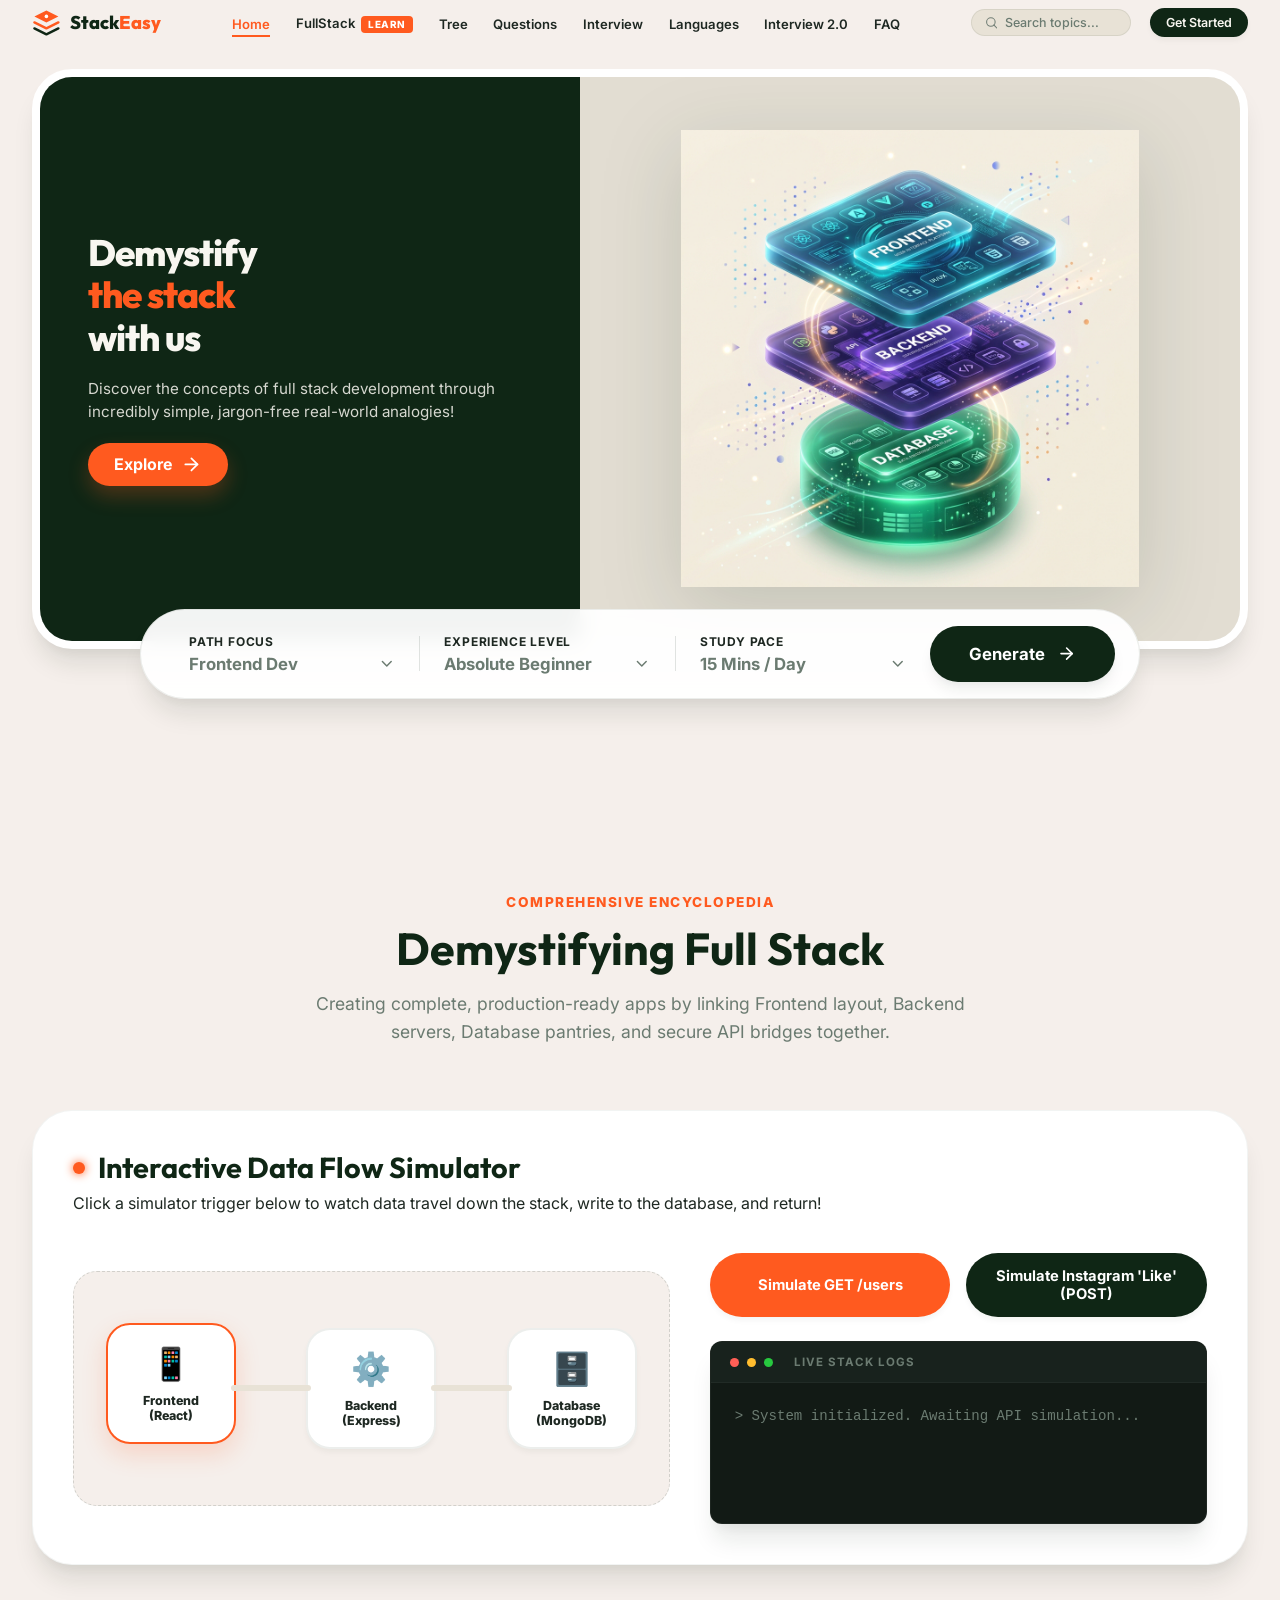
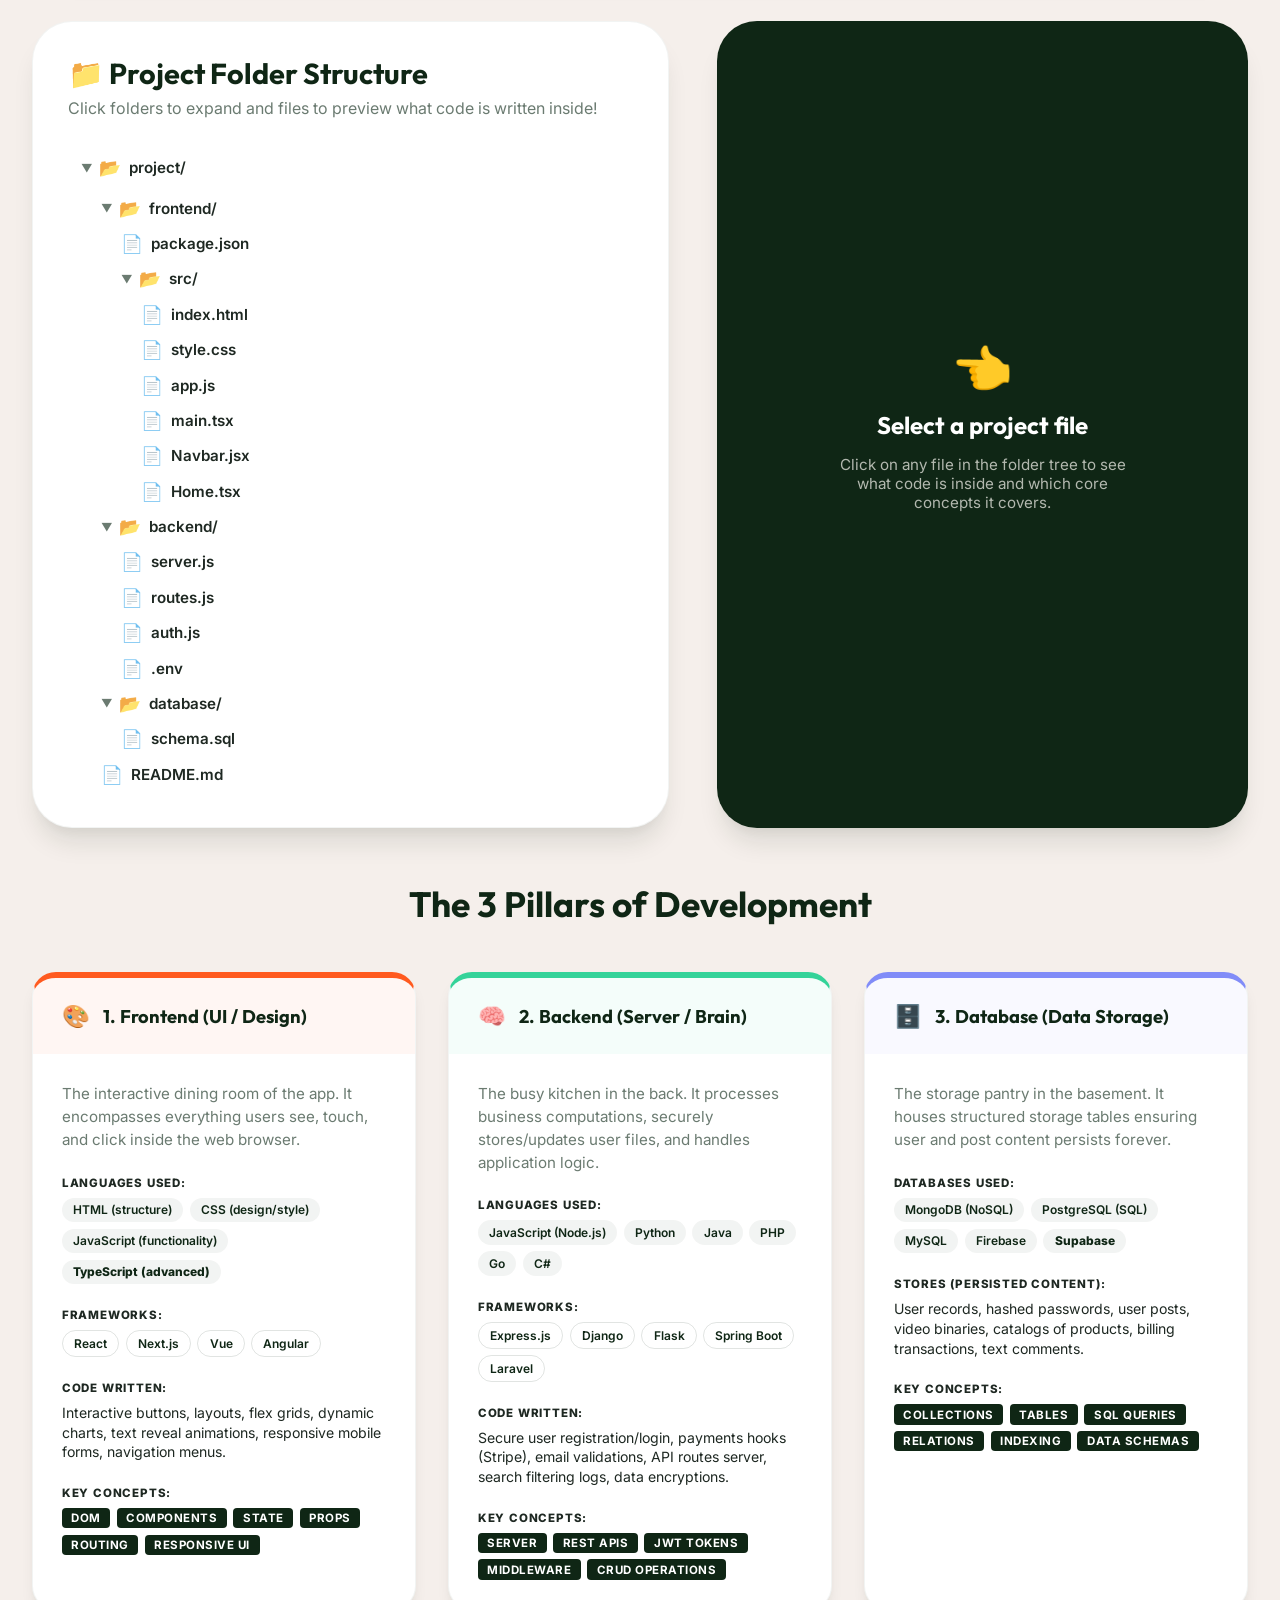
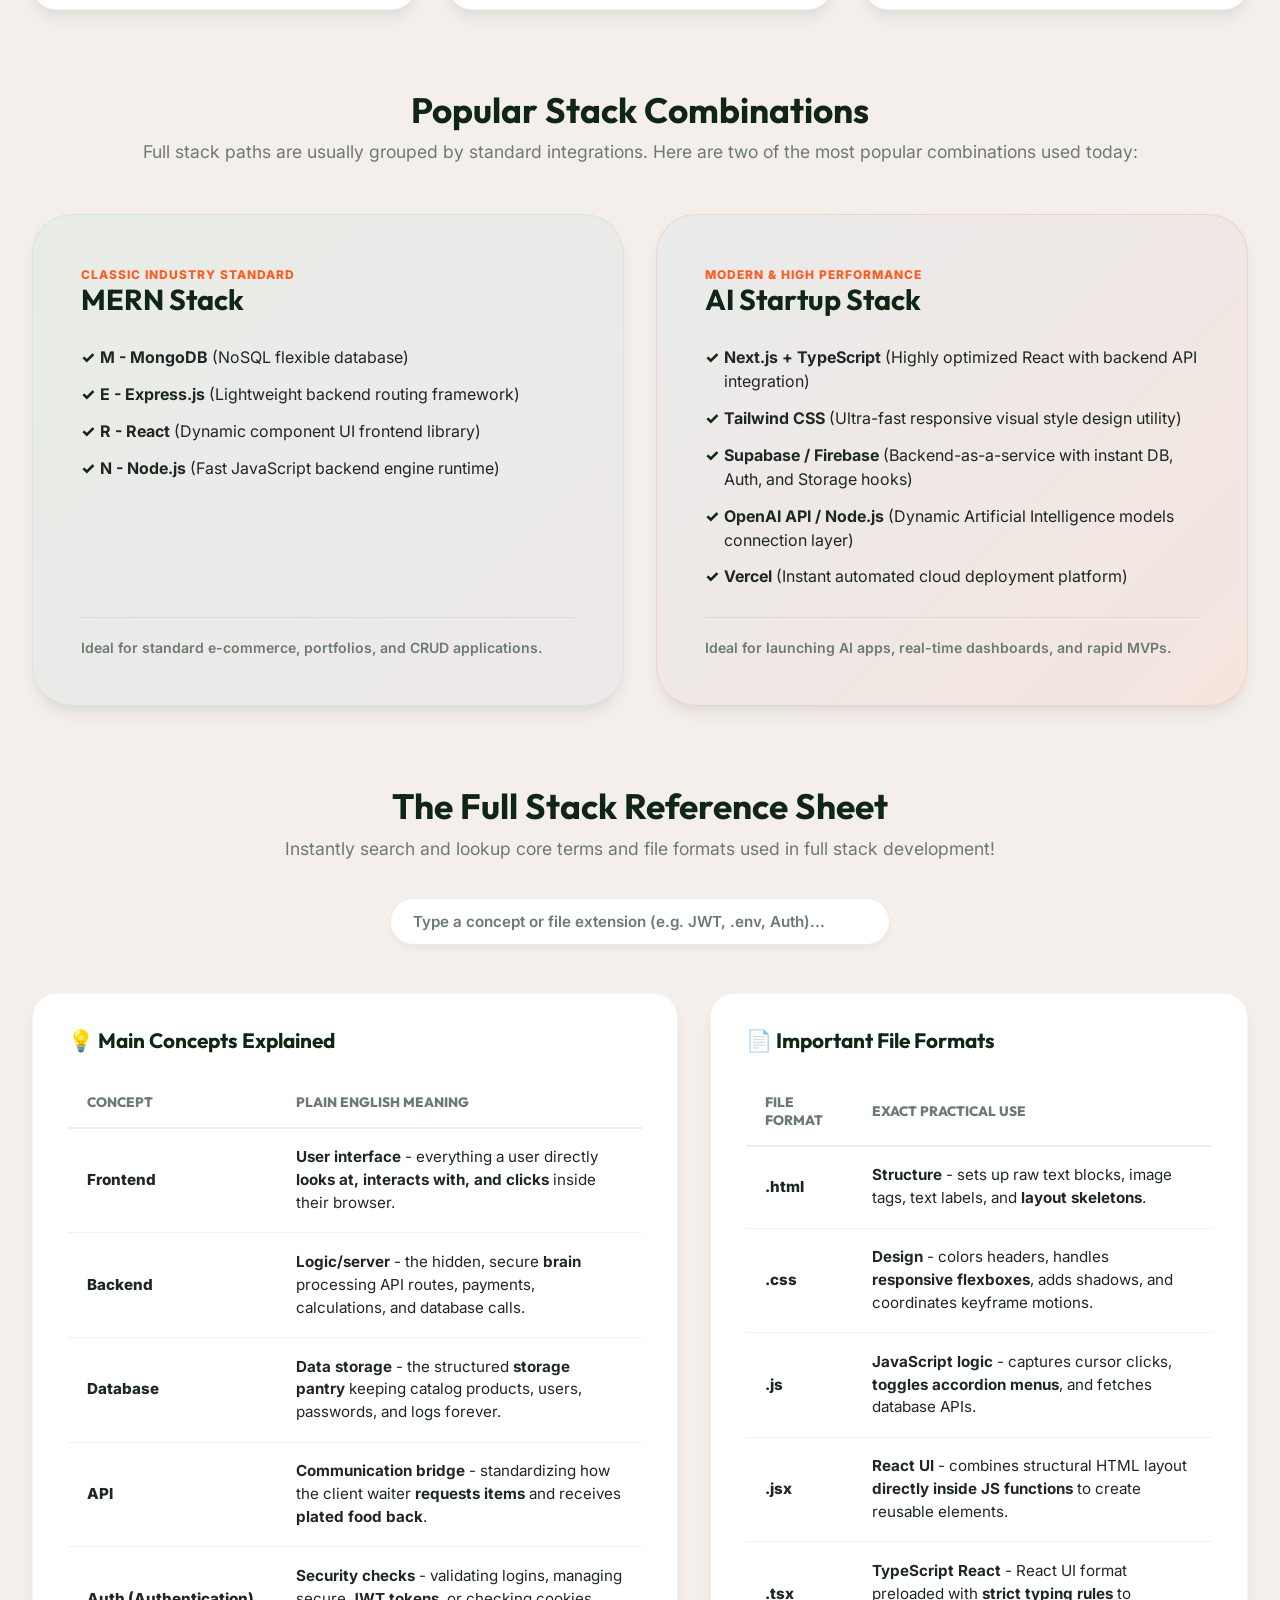
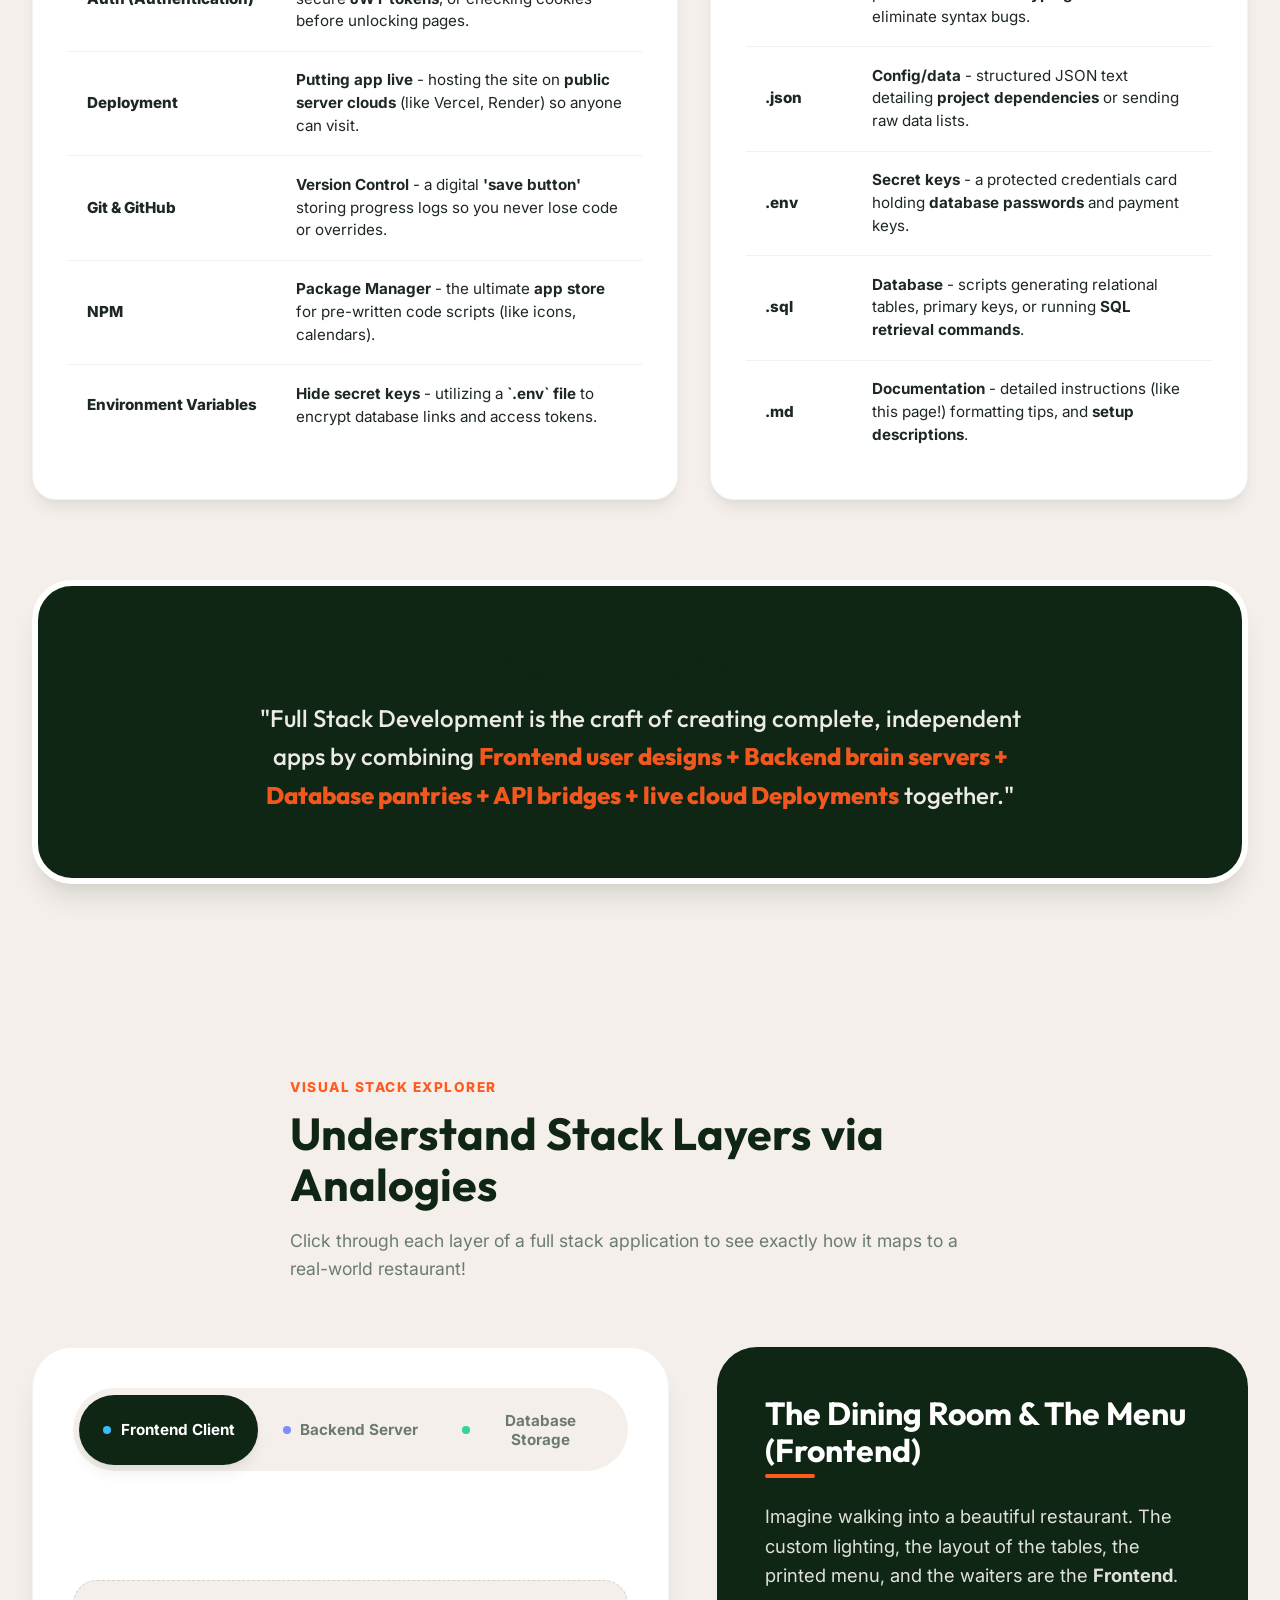
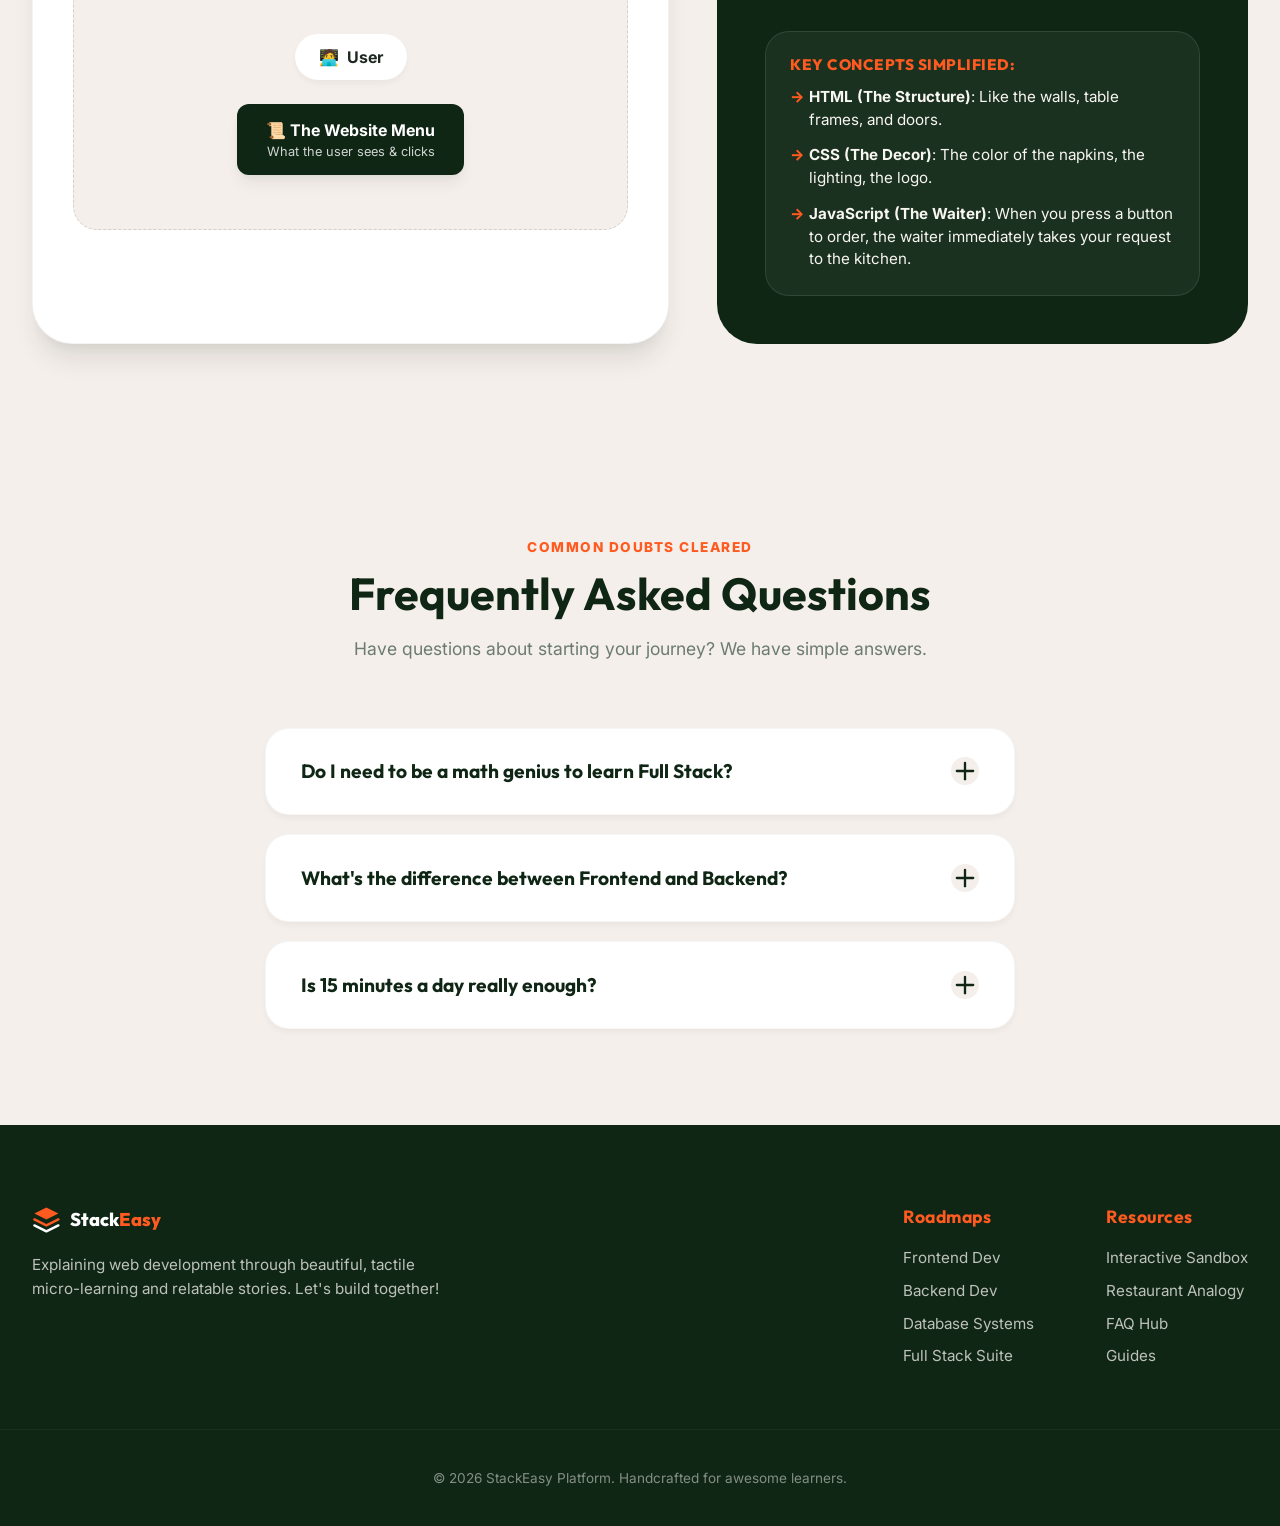
==== commit 370310f2: "Refactor Languages page with multiple premium select filters and dynamic Next.js scroll/glow interac" ====
--- a/index.html
+++ b/index.html
@@ -35,7 +35,8 @@
           <li><a href="#fullstack" class="nav-link">FullStack <span class="nav-badge">Learn</span></a></li>
           <li><a href="tree.html" class="nav-link">Tree</a></li>
           <li><a href="questions.html" class="nav-link">Questions</a></li>
-          <li><a href="interview.html" class="nav-link">Interview</a></li>
+          <li><a href="interview.html" class="nav-link nav-interview-trigger">Interview</a></li>
+          <li class="nav-languages-item"><a href="languages.html" class="nav-link">Languages</a></li>
           <li><a href="interview2.html" class="nav-link">Interview 2.0</a></li>
           <li><a href="#faq" class="nav-link">FAQ</a></li>
         </ul>
@@ -69,6 +70,7 @@
       <li><a href="questions.html" class="drawer-link">Questions</a></li>
       <li><a href="interview.html" class="drawer-link">Interview</a></li>
       <li><a href="interview2.html" class="drawer-link">Interview 2.0</a></li>
+      <li><a href="languages.html" class="drawer-link">Languages</a></li>
       <li><a href="#faq" class="drawer-link">FAQ</a></li>
     </ul>
     <div class="drawer-search">
@@ -935,3 +937,4 @@
   <script src="app.js"></script>
 </body>
 </html>
+
--- a/styles.css
+++ b/styles.css
@@ -197,6 +197,9 @@
 .nav-link.active::after {
   width: 100%;
 }
+
+
+
 
 /* Nav badge */
 .nav-badge {
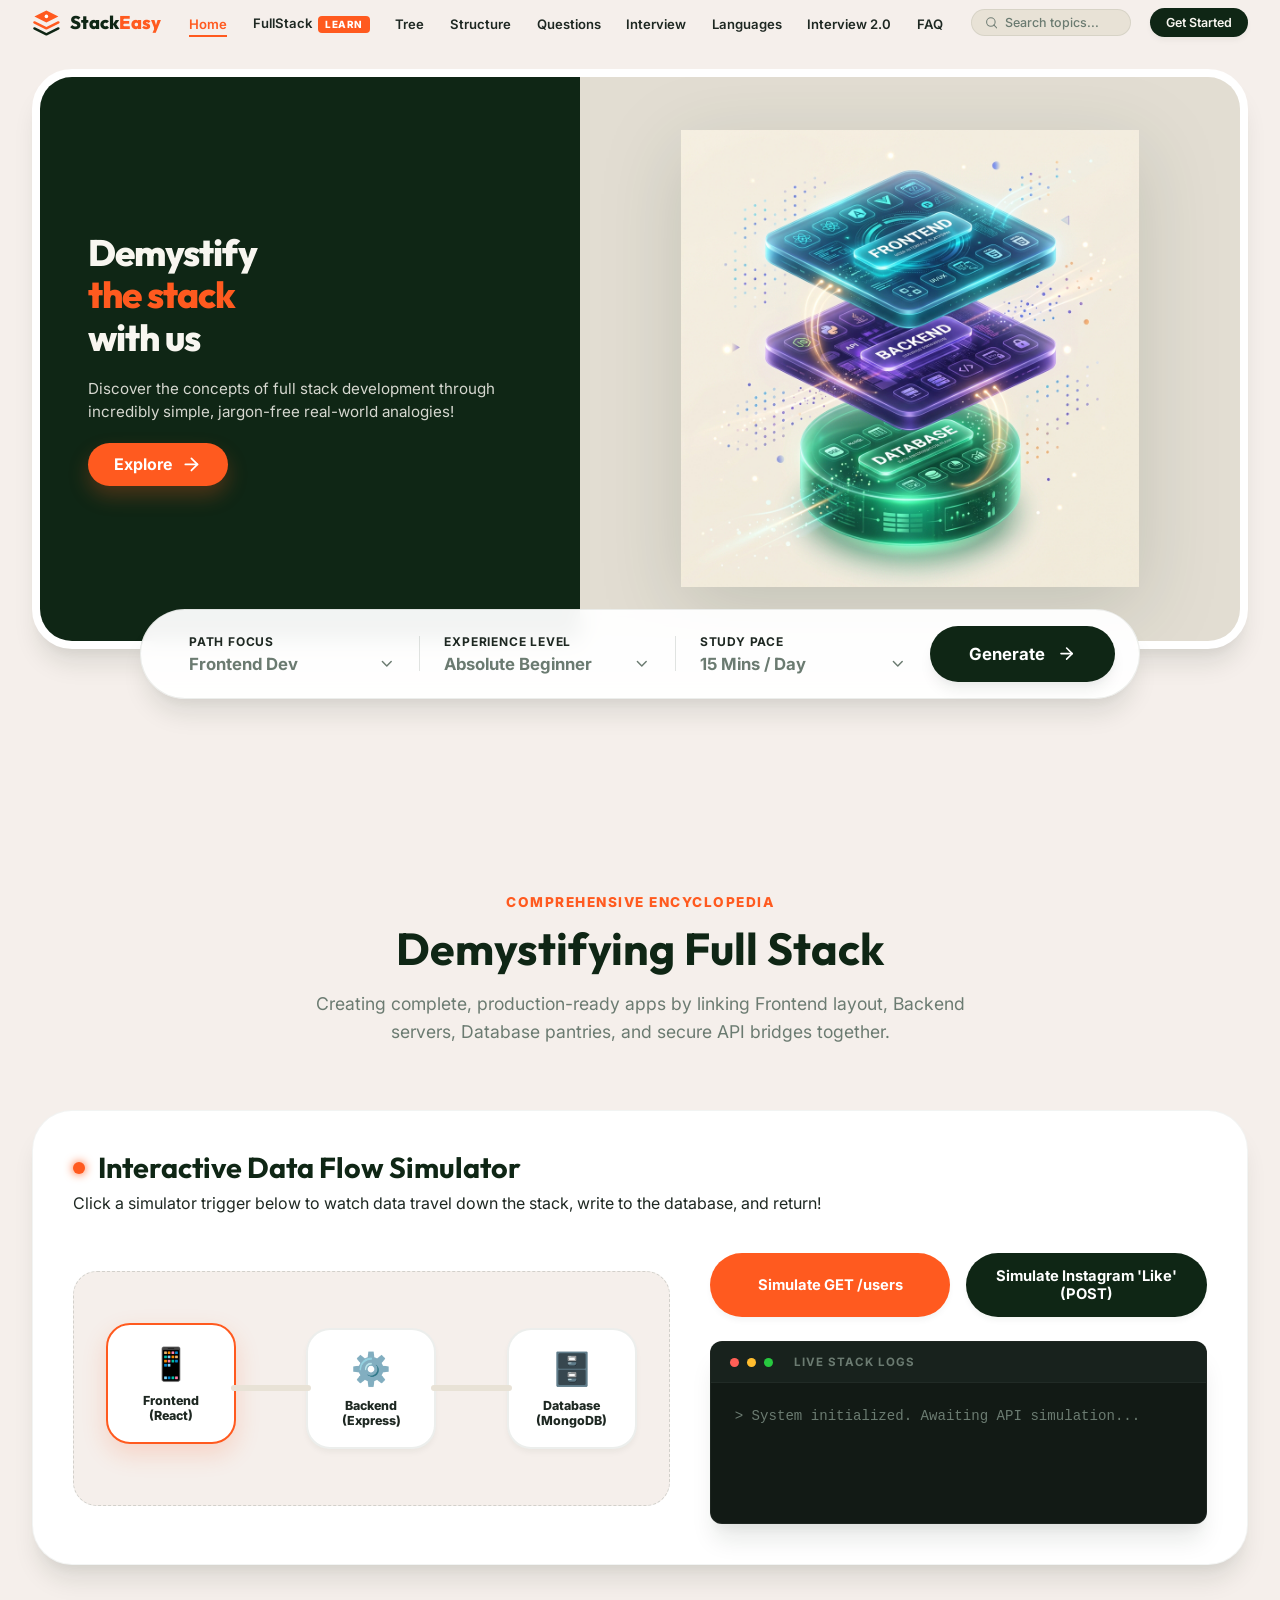
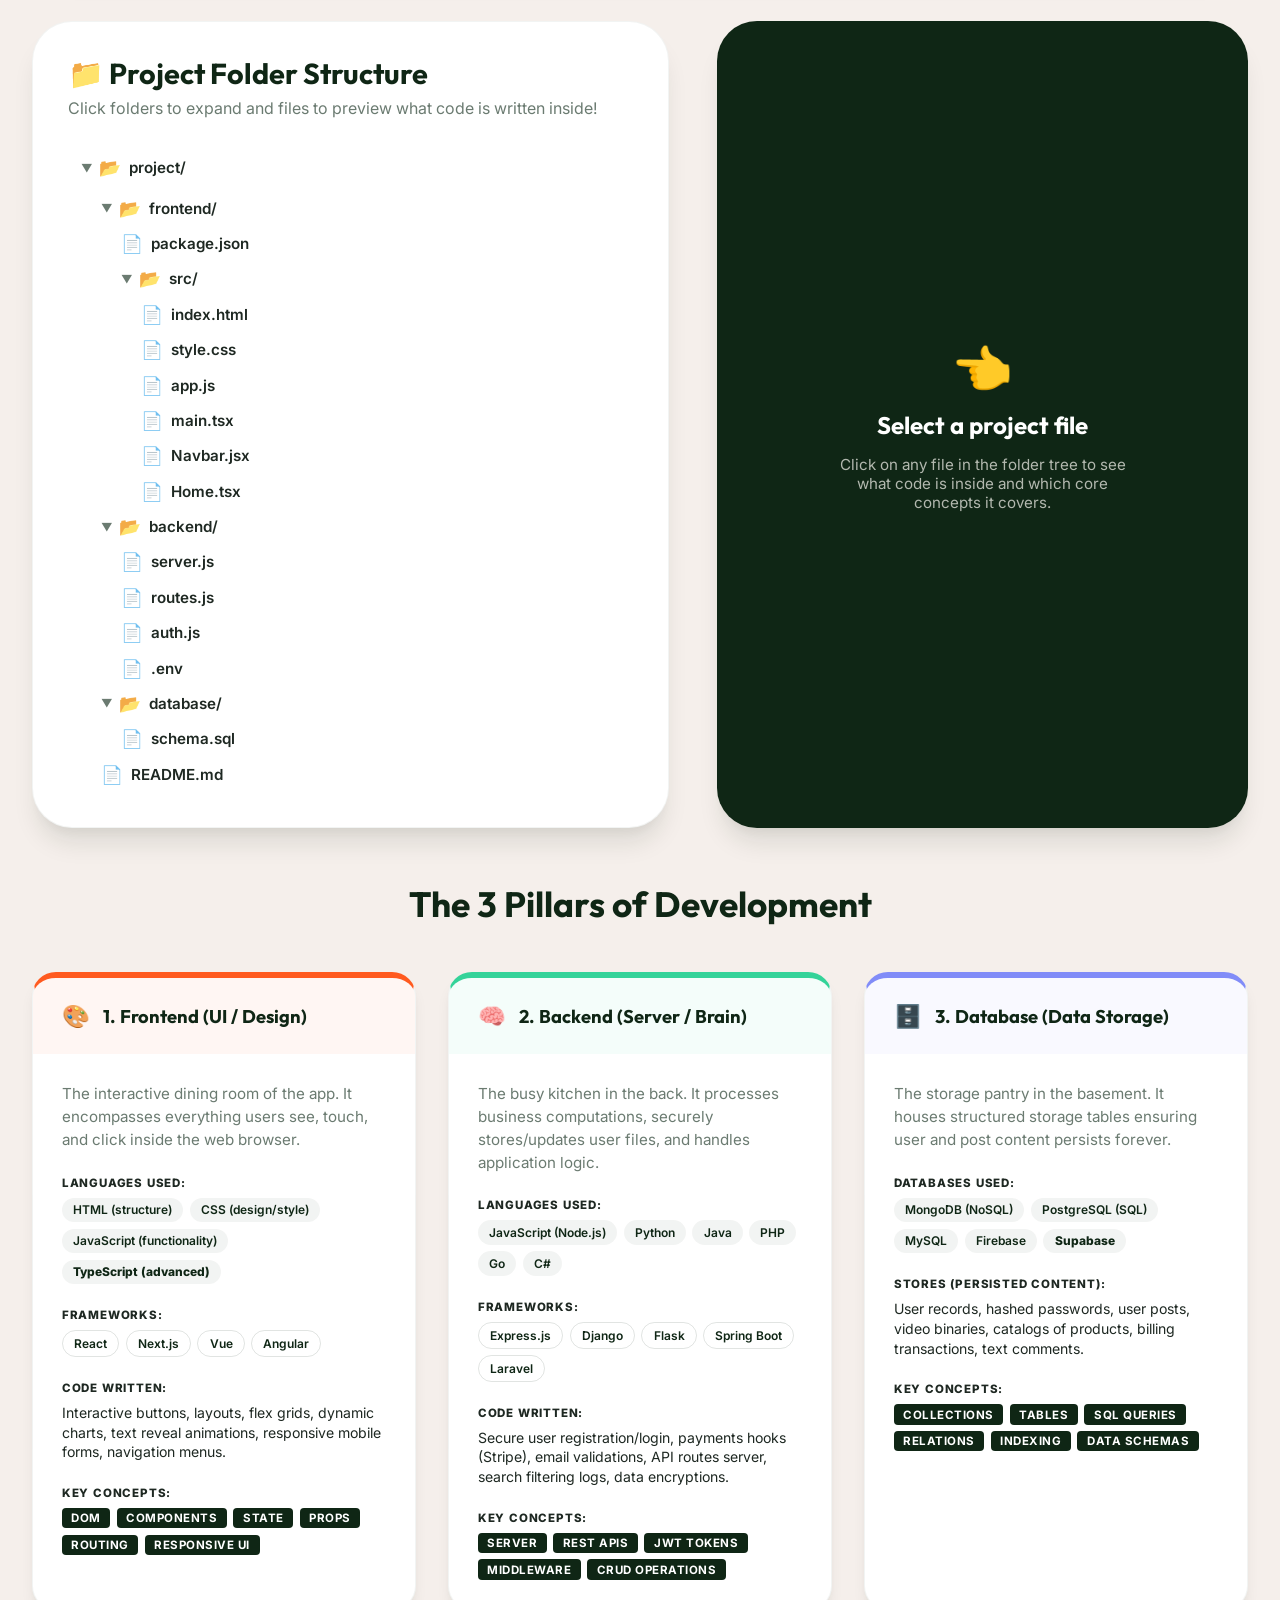
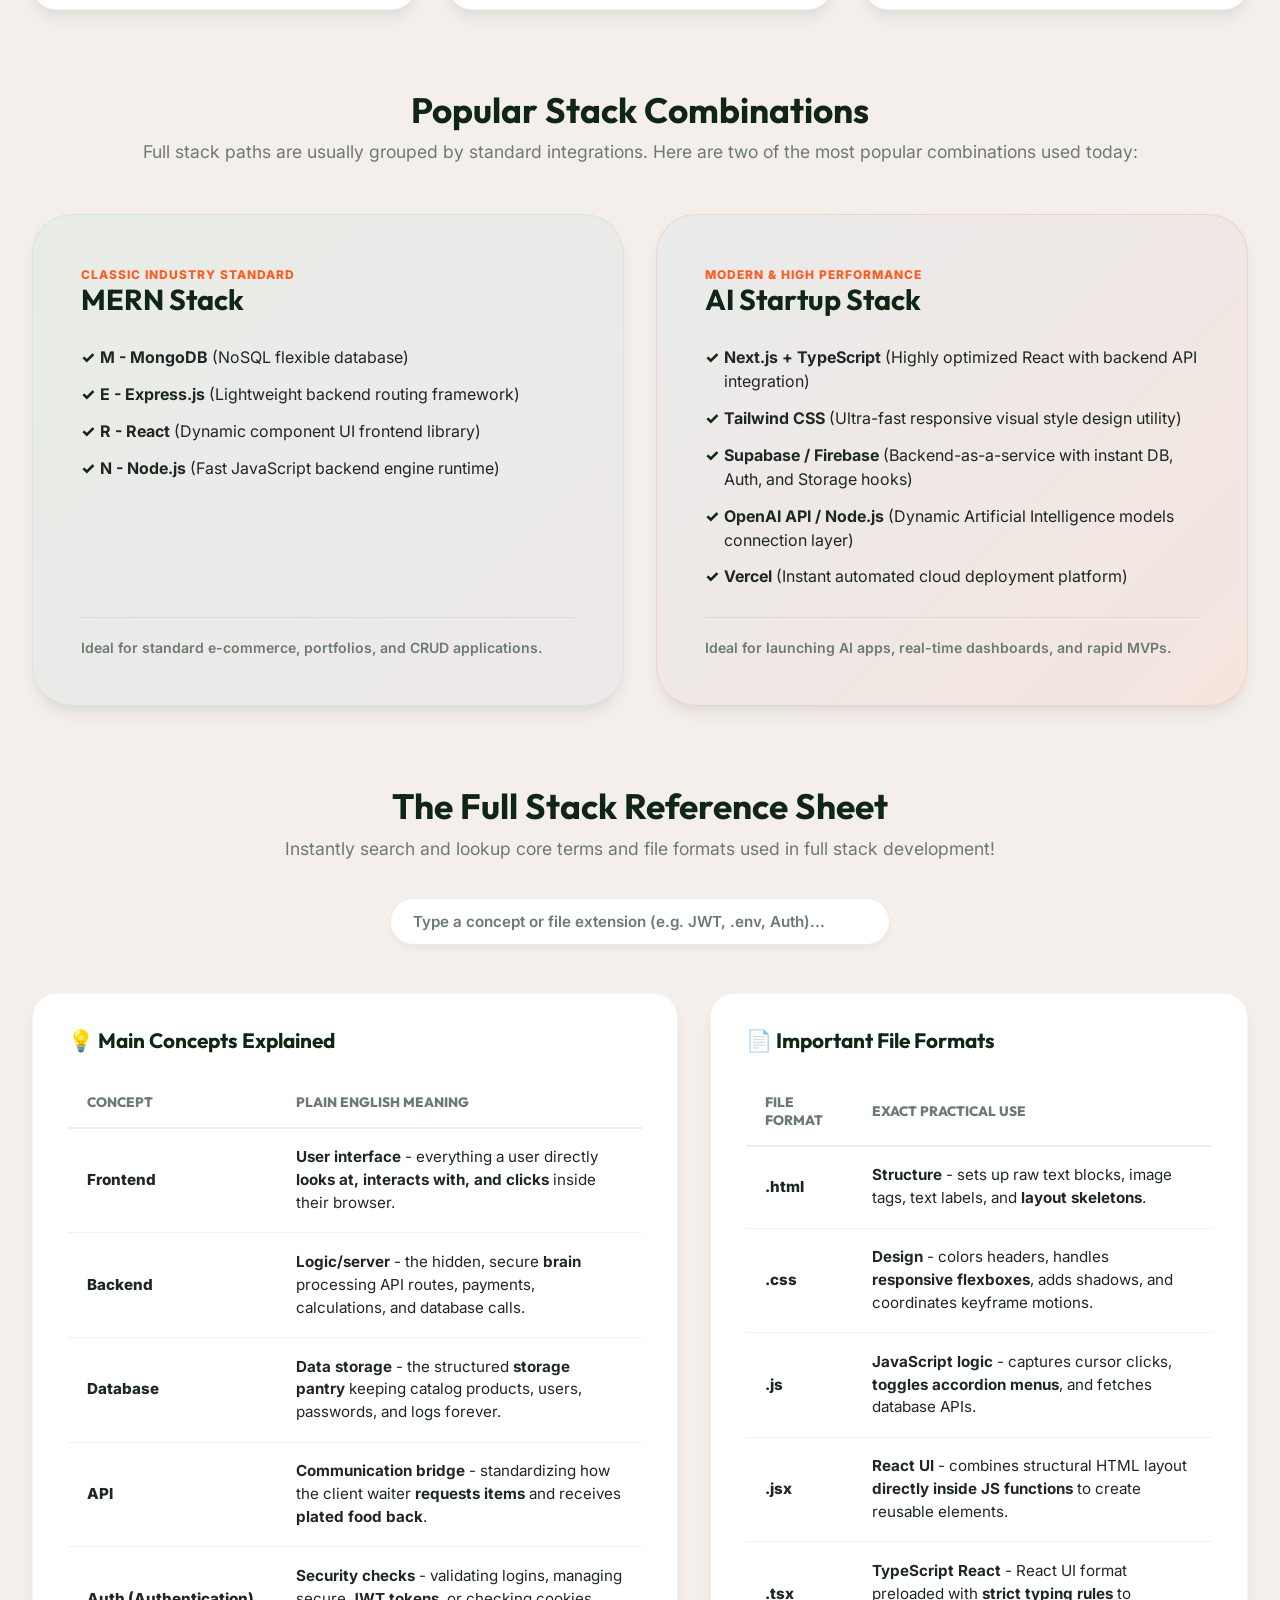
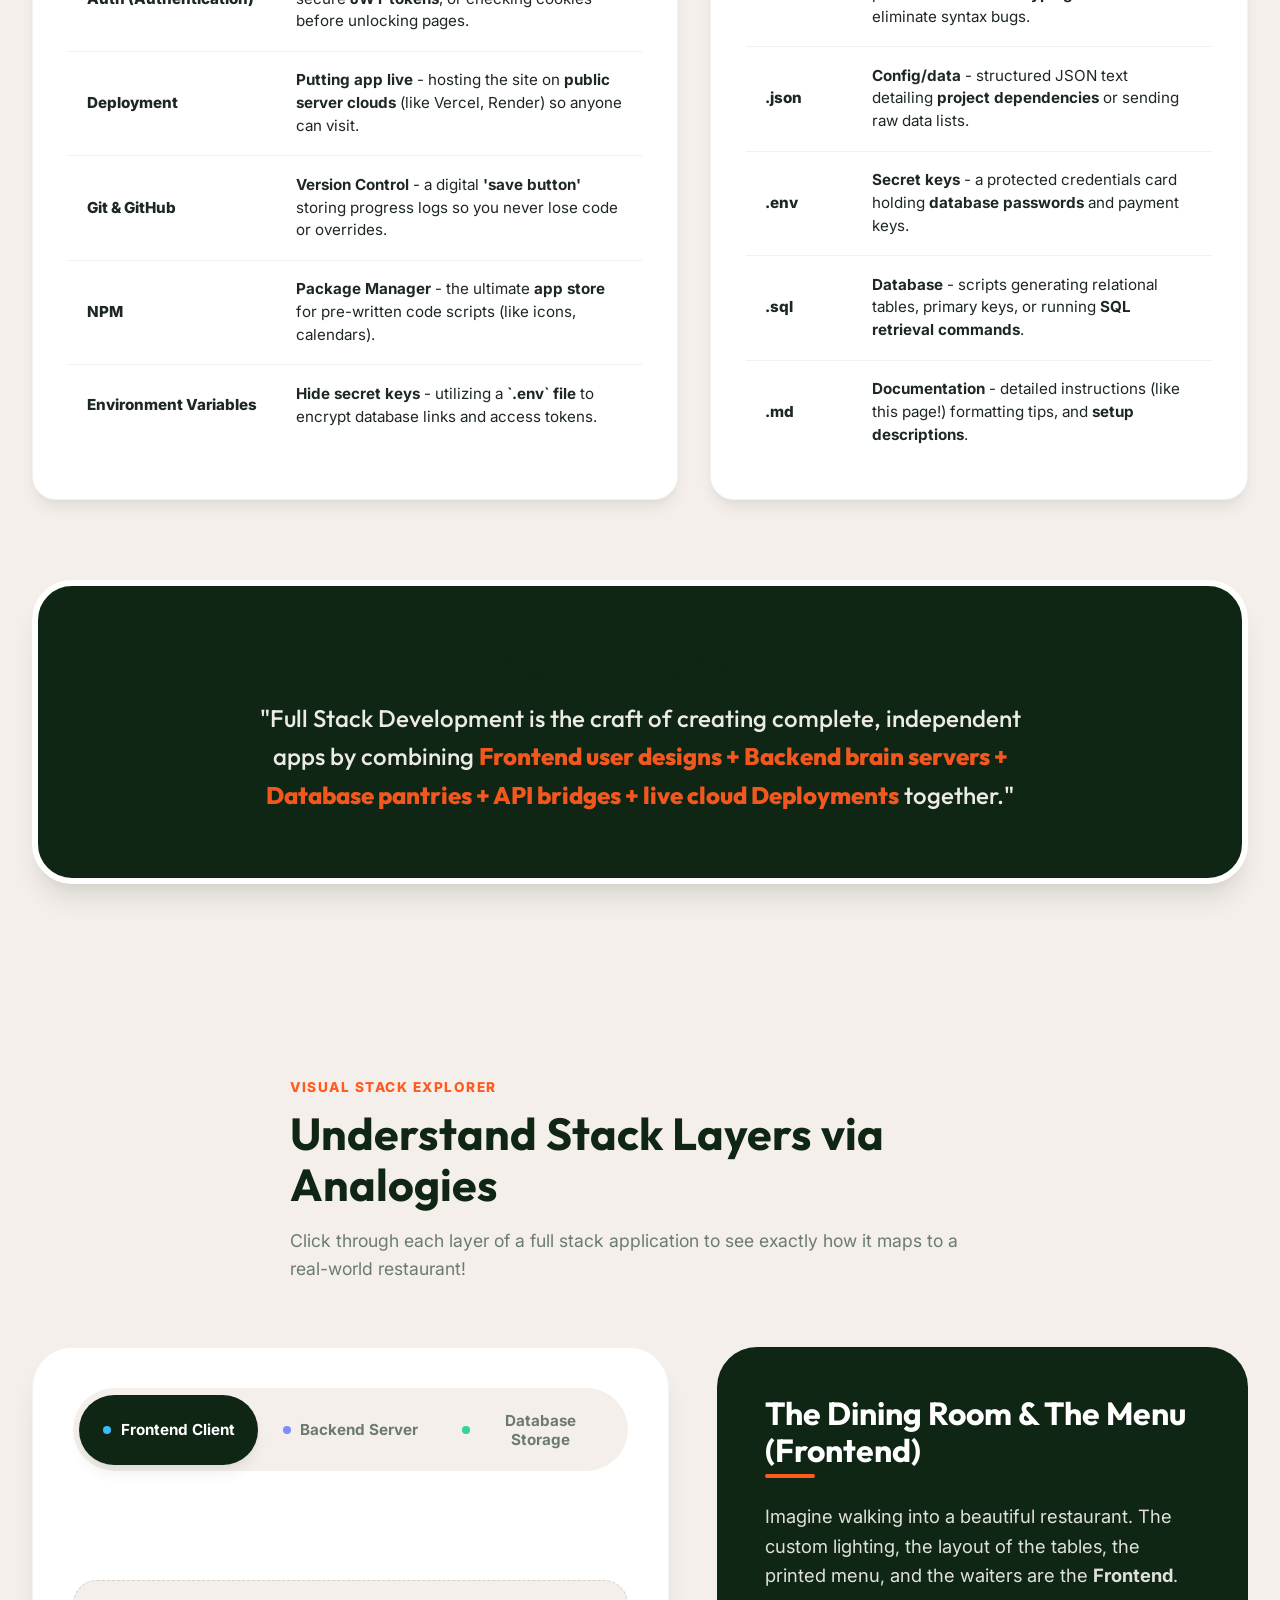
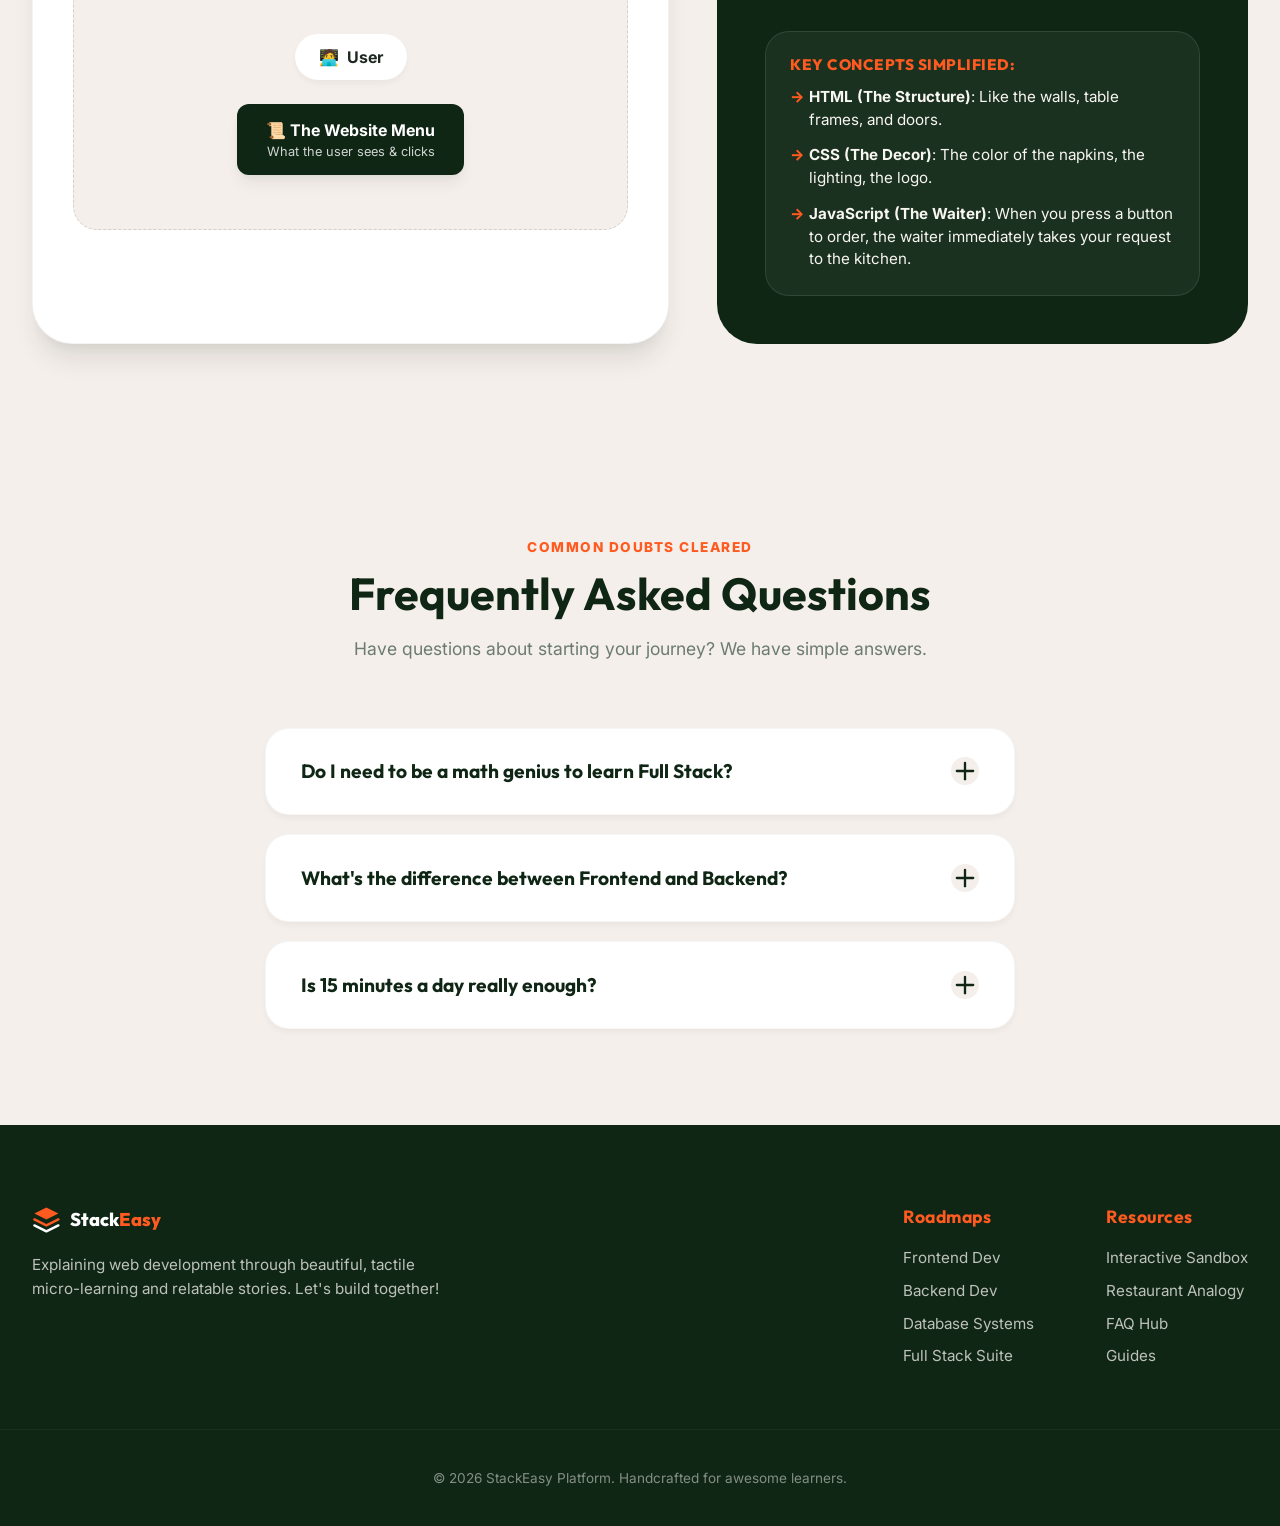
==== commit 5b4f84bb: "feat: integrate premium code structures and flows for all 7 core stack technologies" ====
--- a/index.html
+++ b/index.html
@@ -34,6 +34,7 @@
           <li><a href="#" class="nav-link active">Home</a></li>
           <li><a href="#fullstack" class="nav-link">FullStack <span class="nav-badge">Learn</span></a></li>
           <li><a href="tree.html" class="nav-link">Tree</a></li>
+          <li><a href="structure.html" class="nav-link">Structure</a></li>
           <li><a href="questions.html" class="nav-link">Questions</a></li>
           <li><a href="interview.html" class="nav-link nav-interview-trigger">Interview</a></li>
           <li class="nav-languages-item"><a href="languages.html" class="nav-link">Languages</a></li>
@@ -67,6 +68,7 @@
       <li><a href="#" class="drawer-link active">Home</a></li>
       <li><a href="#fullstack" class="drawer-link">FullStack</a></li>
       <li><a href="tree.html" class="drawer-link">Tree</a></li>
+      <li><a href="structure.html" class="drawer-link">Structure</a></li>
       <li><a href="questions.html" class="drawer-link">Questions</a></li>
       <li><a href="interview.html" class="drawer-link">Interview</a></li>
       <li><a href="interview2.html" class="drawer-link">Interview 2.0</a></li>
